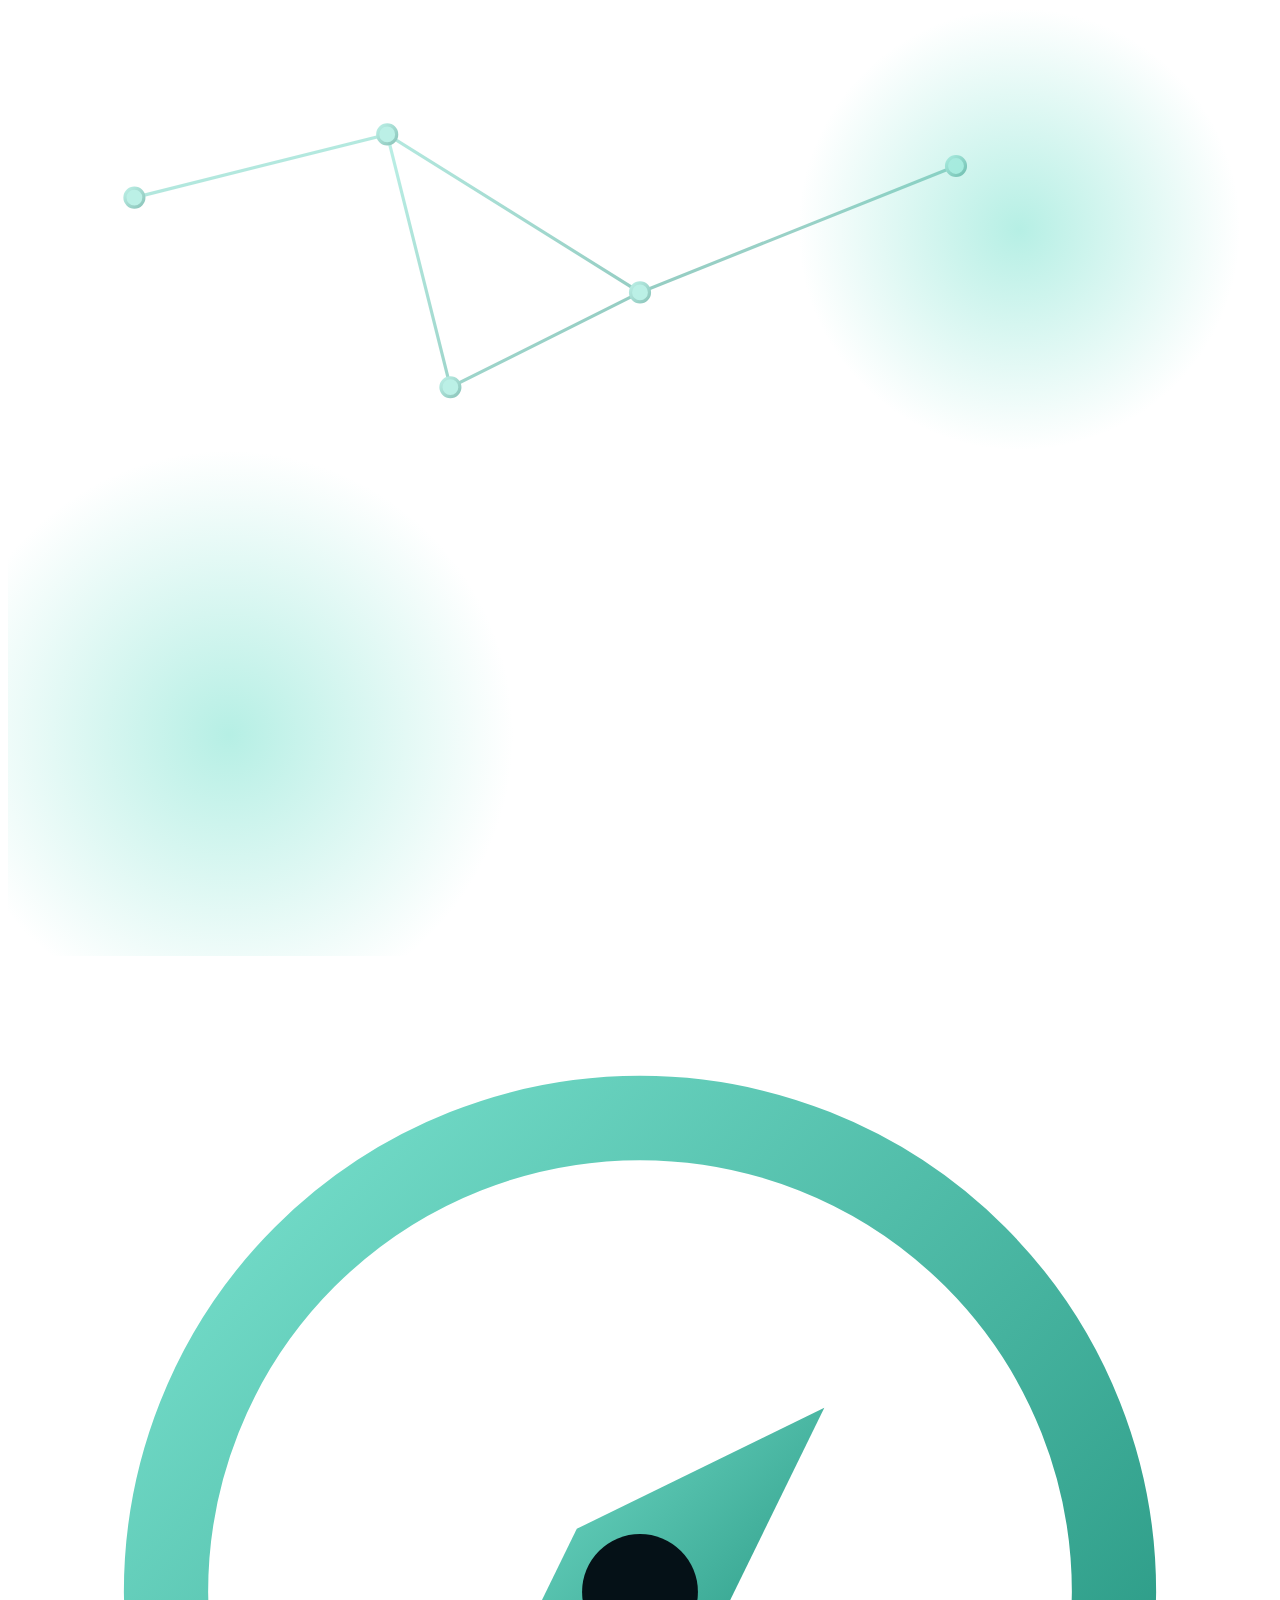
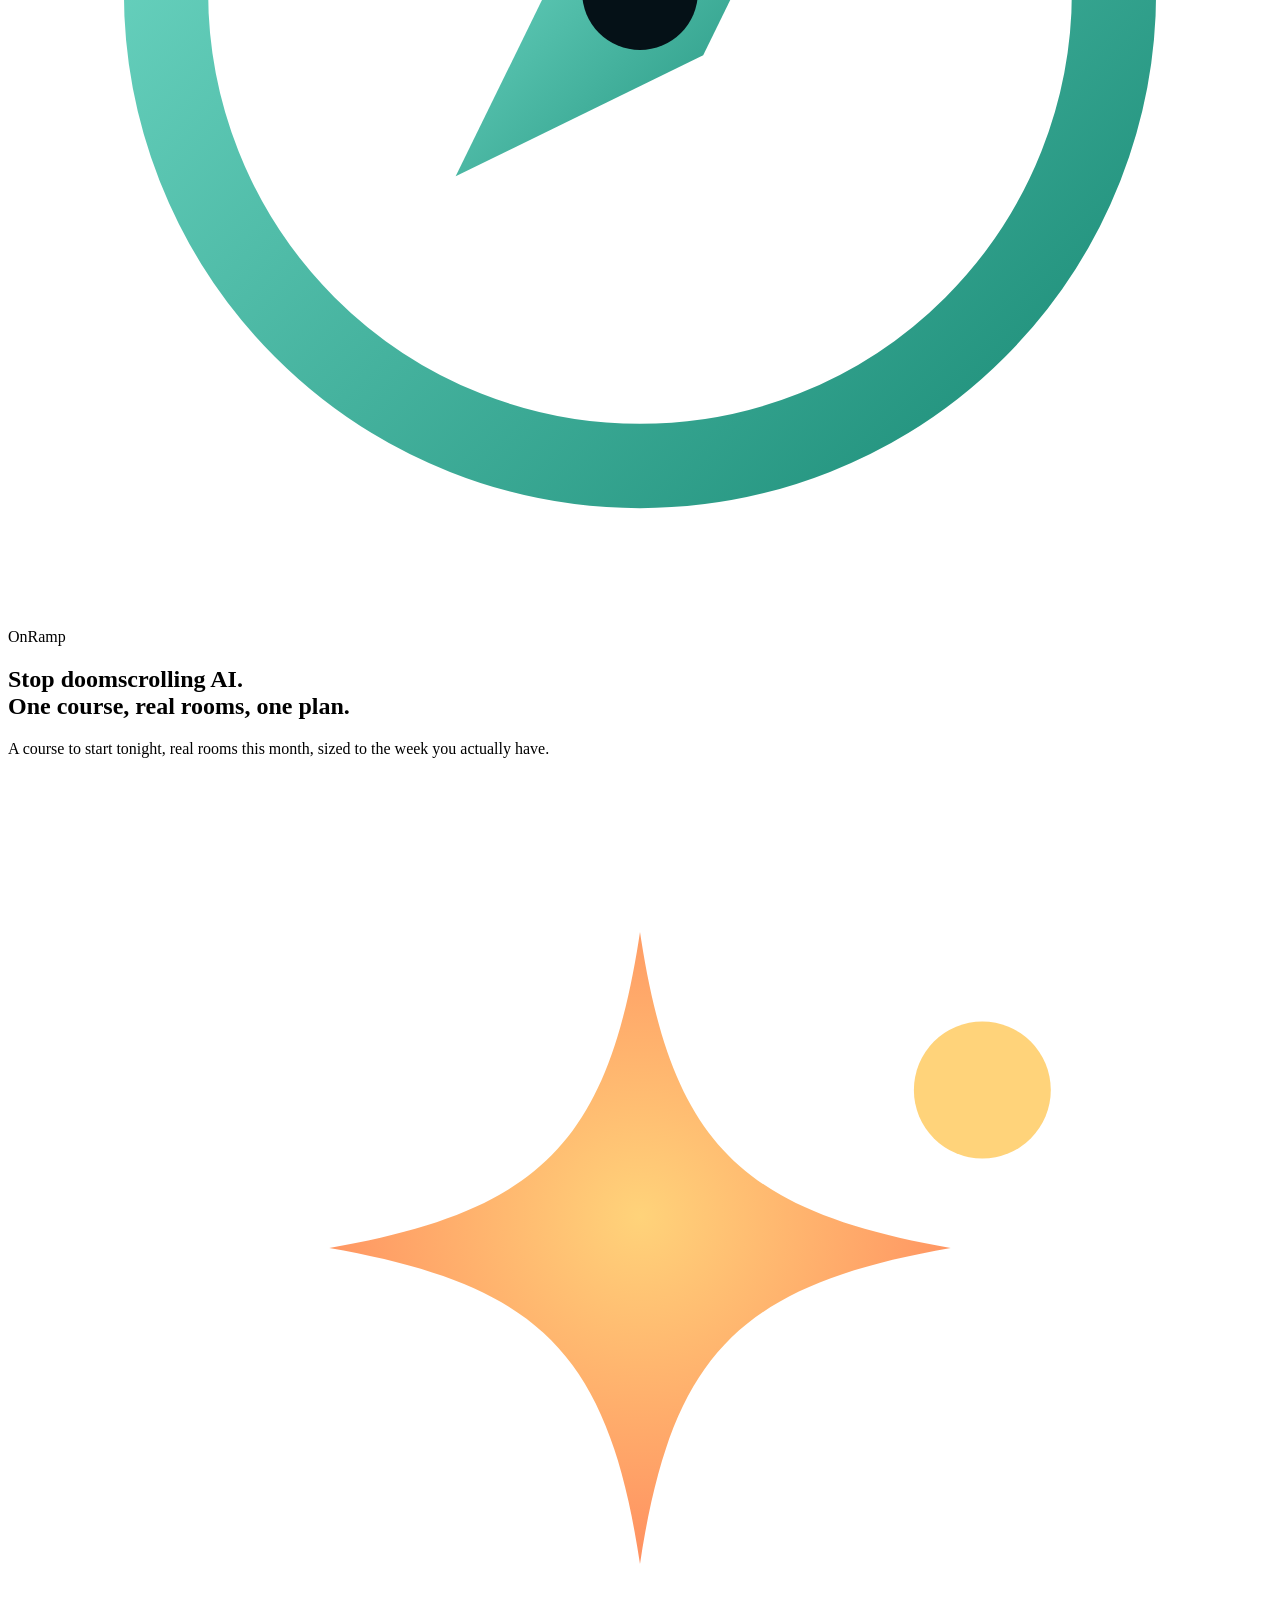
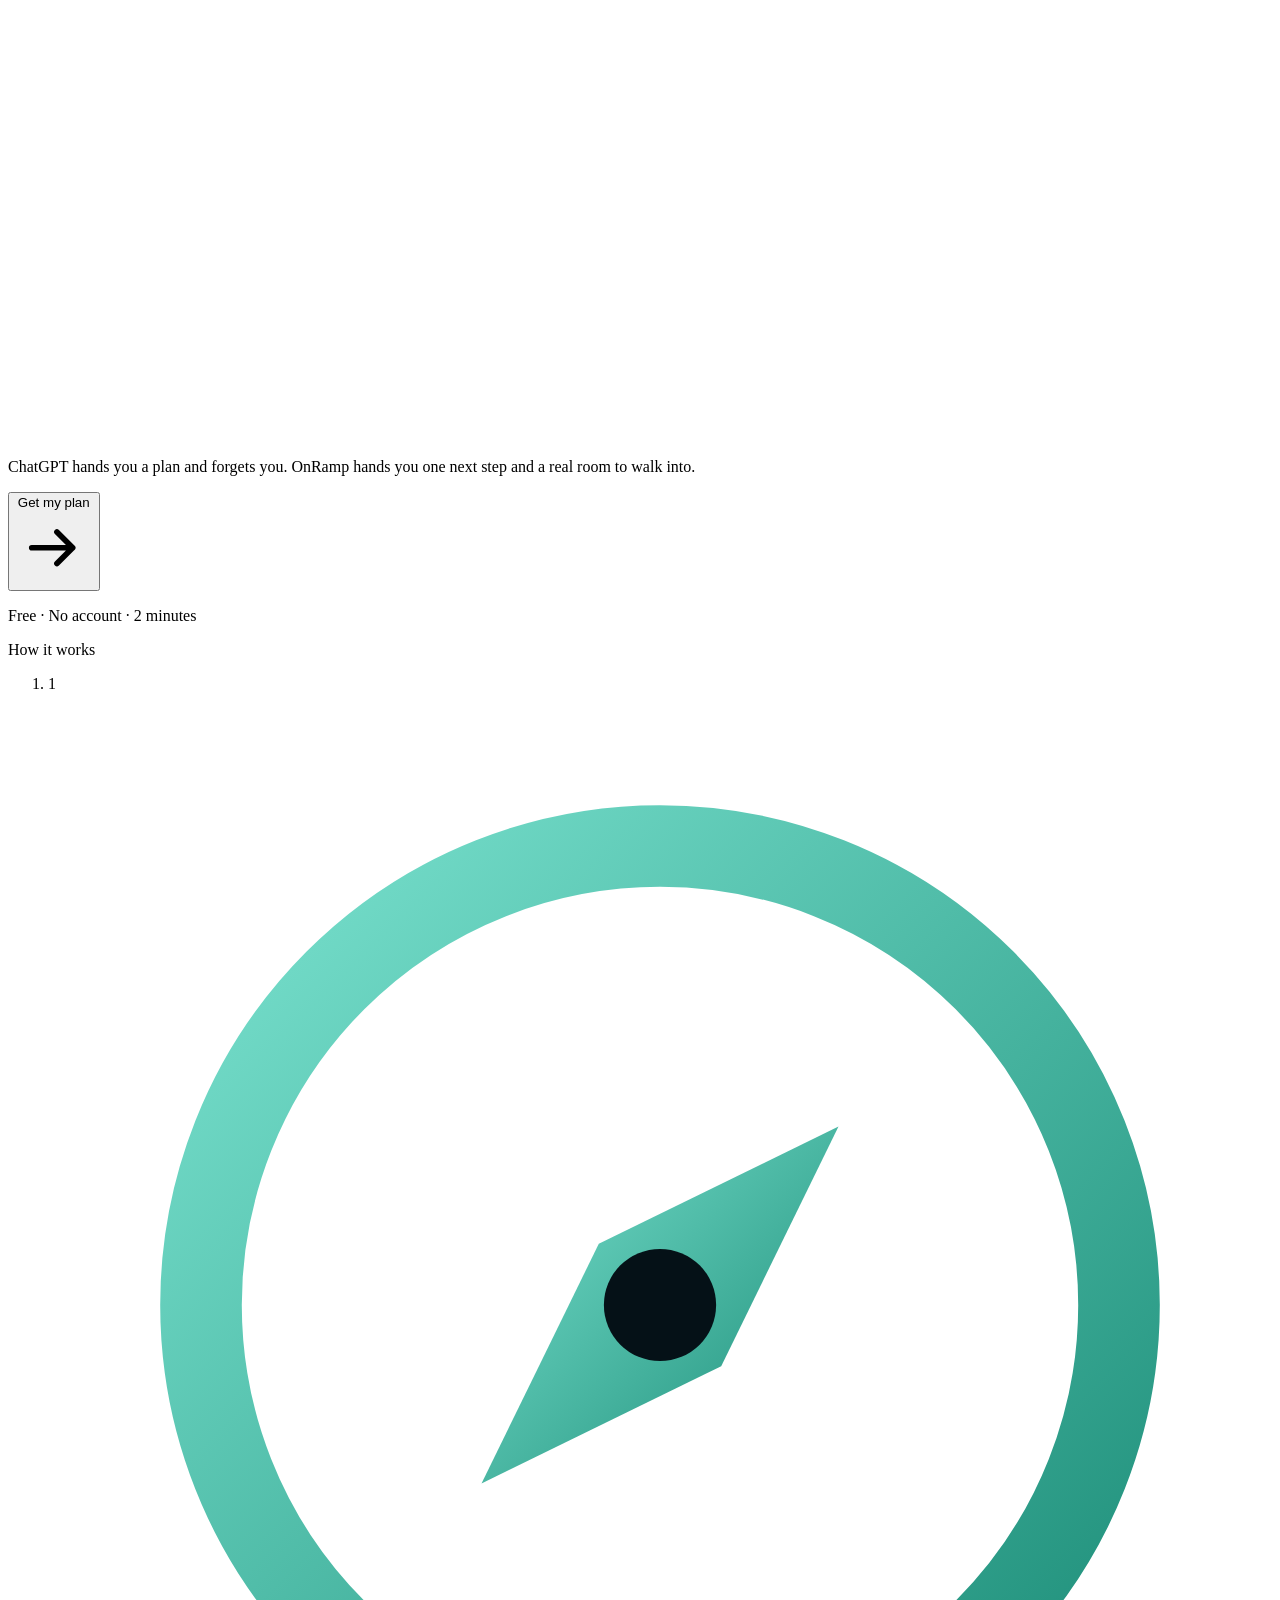
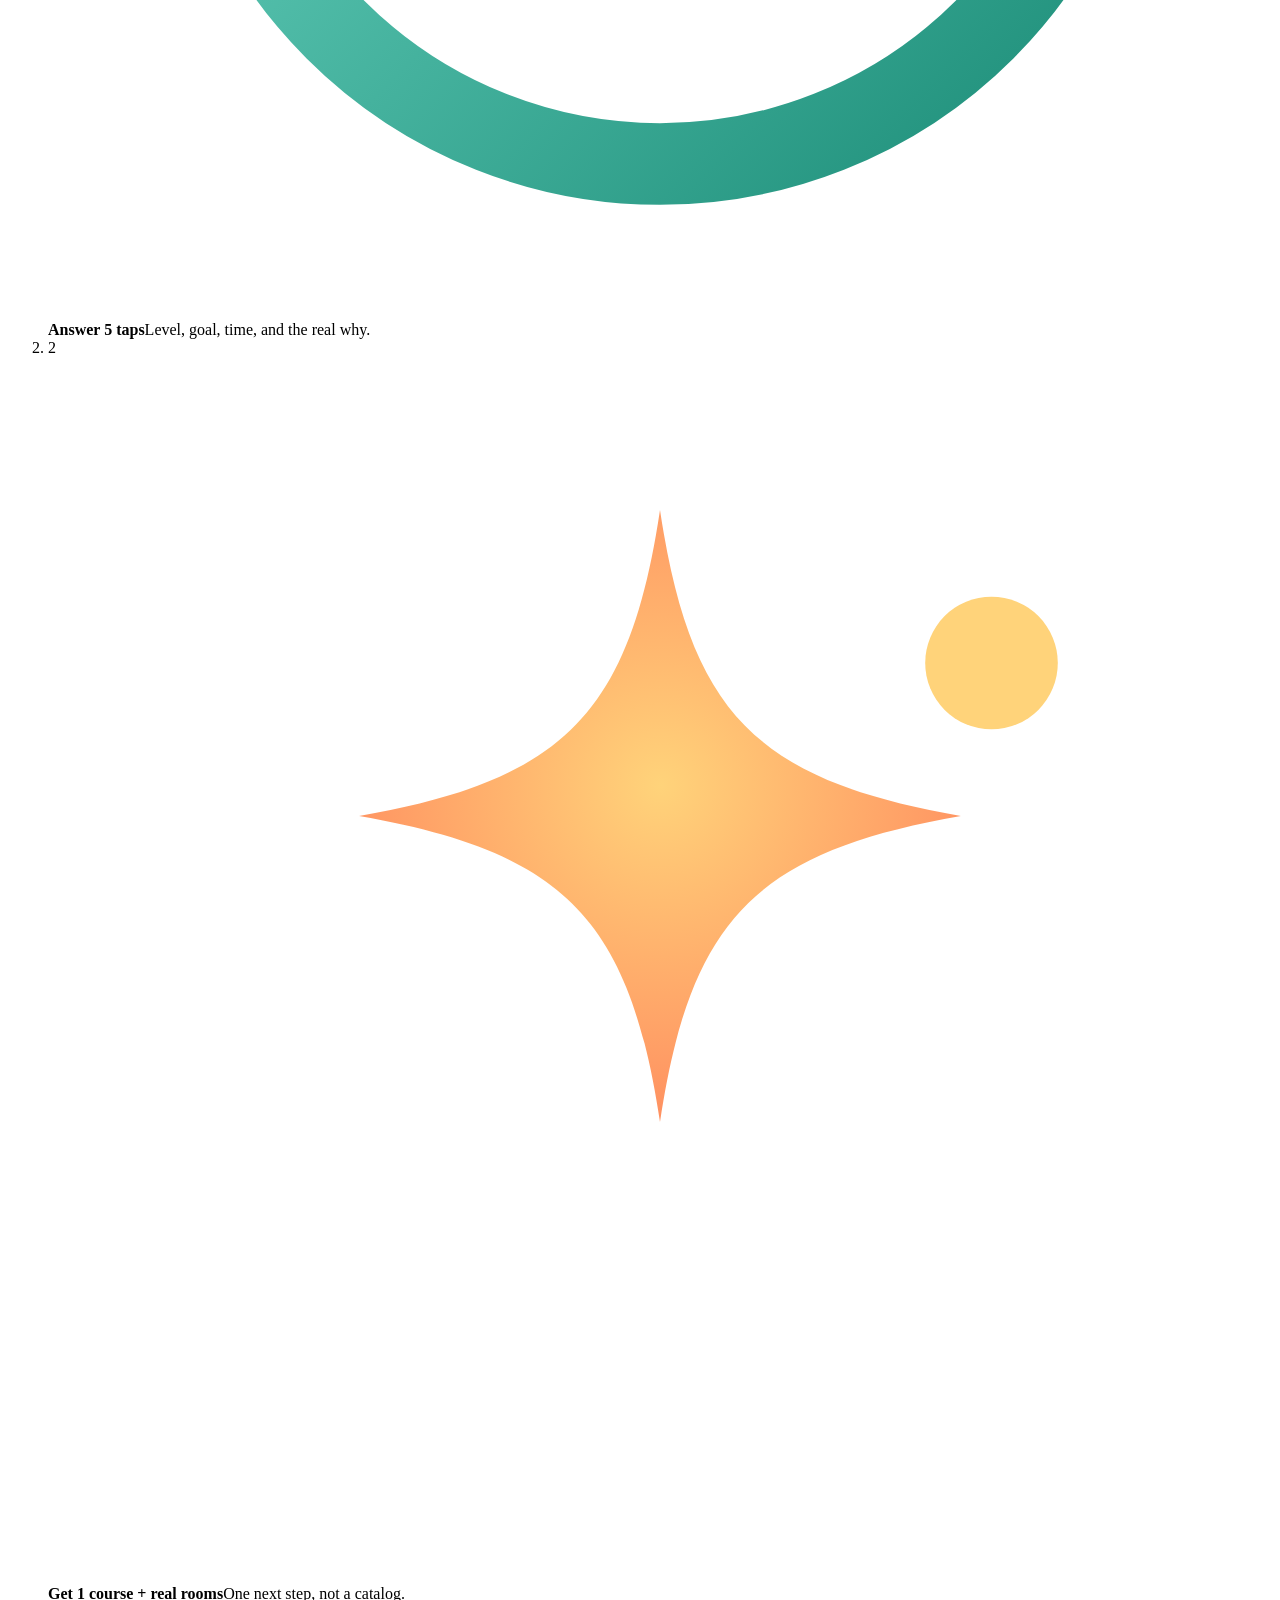
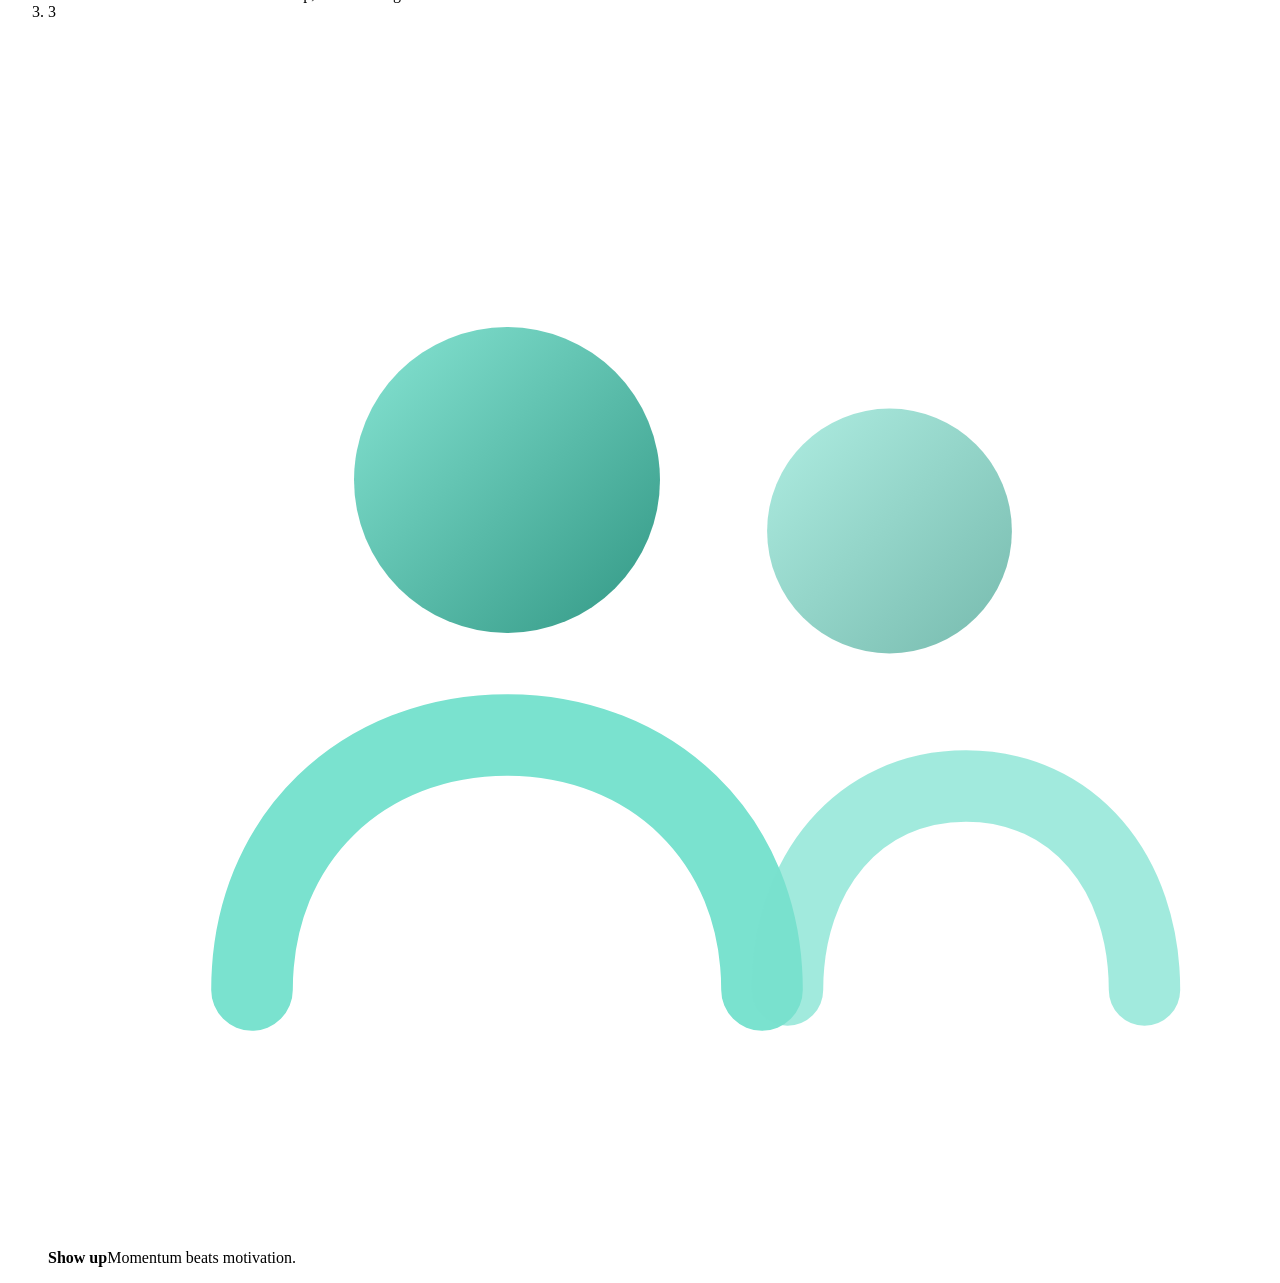
==== index.html @ f79ebc38 "copy lane: hero, honesty, microcopy voice pass Co-Authored-By: Claude Fable 5 <noreply@anthropic.com" ====
<!DOCTYPE html>
<html lang="en">
<head>
  <meta charset="utf-8">
  <meta name="viewport" content="width=device-width, initial-scale=1">
  <title>OnRamp — your one next step into AI</title>
  <meta name="description" content="Stop doomscrolling AI. Get one course, two or three real rooms to walk into this month, and a plan sized to the week you actually have.">
  <meta name="theme-color" content="#051117">
  <link rel="icon" href="data:image/svg+xml,%3Csvg xmlns='http://www.w3.org/2000/svg' viewBox='0 0 24 24'%3E%3Ccircle cx='12' cy='12' r='9' fill='none' stroke='%237AE2CF' stroke-width='2'/%3E%3Cpath d='M15.5 8.5 10.8 10.8 8.5 15.5 13.2 13.2Z' fill='%237AE2CF'/%3E%3C/svg%3E">
  <link rel="stylesheet" href="css/style.css">
</head>
<body>
  <main id="app" aria-live="polite"></main>

  <!-- data lanes (owned by other agents); app.js falls back to inline samples if missing -->
  <script src="data/courses.js"></script>
  <script src="data/events.js"></script>
  <script src="js/matcher.js"></script>
  <script src="js/app.js"></script>
</body>
</html>
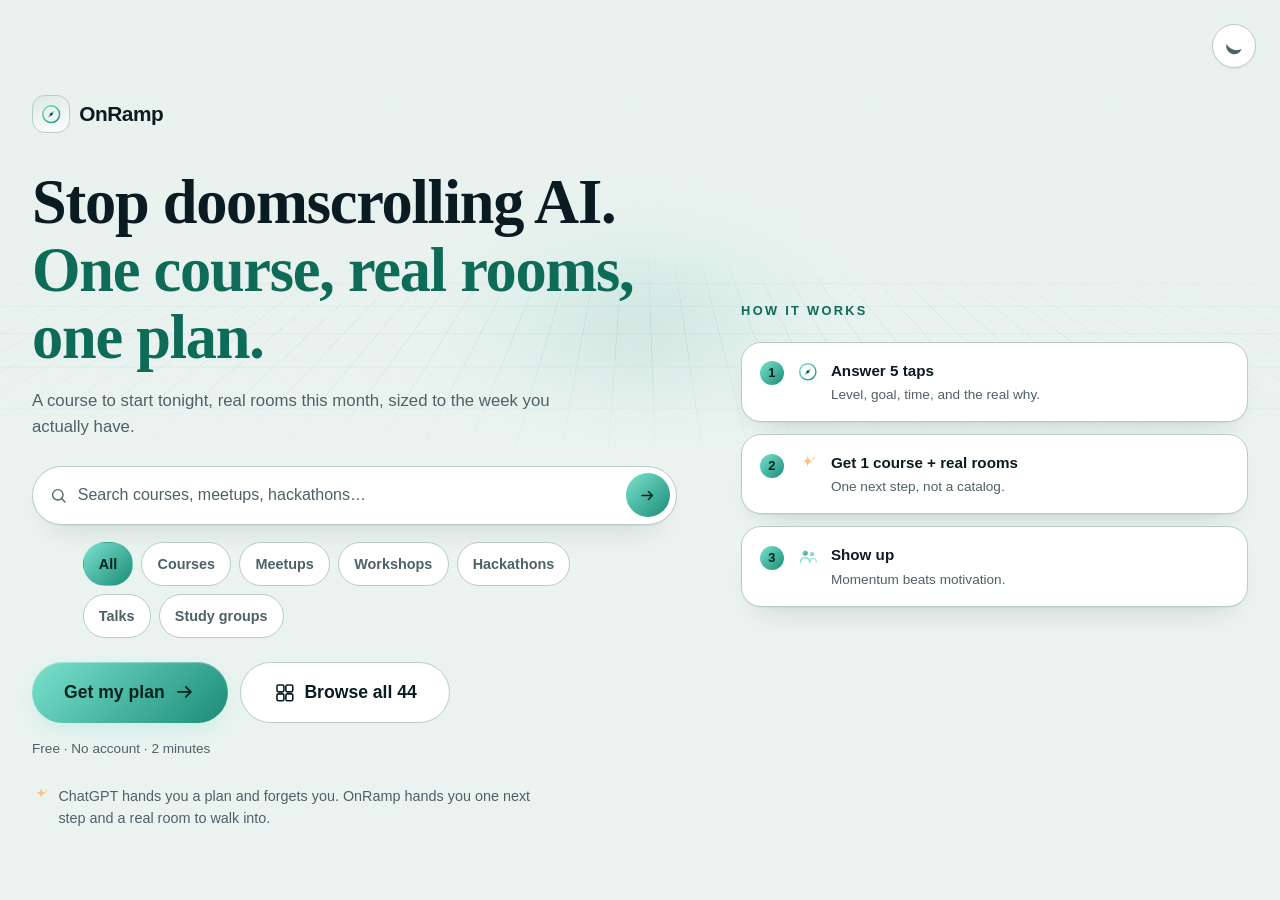
==== commit 5fe31769: "Add animated light/dark theme toggle Full light-theme token layer (mint-tinted off-white, teal-forwa" ====
--- a/index.html
+++ b/index.html
@@ -6,11 +6,41 @@
   <title>OnRamp — your one next step into AI</title>
   <meta name="description" content="Stop doomscrolling AI. Get one course, two or three real rooms to walk into this month, and a plan sized to the week you actually have.">
   <meta name="theme-color" content="#051117">
+  <script>
+    try {
+      var stored = localStorage.getItem('onramp-theme');
+      var t = (stored === 'light' || stored === 'dark') ? stored
+        : (window.matchMedia && window.matchMedia('(prefers-color-scheme: light)').matches ? 'light' : 'dark');
+      document.documentElement.setAttribute('data-theme', t);
+    } catch (e) {}
+  </script>
   <link rel="icon" href="data:image/svg+xml,%3Csvg xmlns='http://www.w3.org/2000/svg' viewBox='0 0 24 24'%3E%3Ccircle cx='12' cy='12' r='9' fill='none' stroke='%237AE2CF' stroke-width='2'/%3E%3Cpath d='M15.5 8.5 10.8 10.8 8.5 15.5 13.2 13.2Z' fill='%237AE2CF'/%3E%3C/svg%3E">
   <link rel="stylesheet" href="css/style.css">
 </head>
 <body>
   <main id="app" aria-live="polite"></main>
+
+  <!-- single-SVG sun/moon morph (theme-toggles technique): a masked circle slides
+       in to bite the sun into a crescent while the rays collapse -->
+  <button id="theme-toggle" class="theme-toggle" type="button" aria-label="Switch to light mode">
+    <svg class="tt-icon" viewBox="0 0 24 24" width="24" height="24" aria-hidden="true">
+      <mask id="tt-crescent">
+        <rect width="24" height="24" fill="#fff"/>
+        <circle class="tt-bite" cx="32" cy="4" r="8" fill="#000"/>
+      </mask>
+      <circle class="tt-core" cx="12" cy="12" r="5.5" fill="currentColor" mask="url(#tt-crescent)"/>
+      <g class="tt-rays" stroke="currentColor" stroke-width="2" stroke-linecap="round">
+        <line x1="12" y1="1.5" x2="12" y2="3.5"/>
+        <line x1="12" y1="20.5" x2="12" y2="22.5"/>
+        <line x1="1.5" y1="12" x2="3.5" y2="12"/>
+        <line x1="20.5" y1="12" x2="22.5" y2="12"/>
+        <line x1="4.8" y1="4.8" x2="6.2" y2="6.2"/>
+        <line x1="17.8" y1="17.8" x2="19.2" y2="19.2"/>
+        <line x1="4.8" y1="19.2" x2="6.2" y2="17.8"/>
+        <line x1="17.8" y1="6.2" x2="19.2" y2="4.8"/>
+      </g>
+    </svg>
+  </button>
 
   <!-- data lanes (owned by other agents); app.js falls back to inline samples if missing -->
   <script src="data/courses.js"></script>
--- a/css/style.css
+++ b/css/style.css
@@ -0,0 +1,892 @@
+/* OnRamp — style.css
+ * Neurovia-inspired dark + mint system, hand-rolled. No frameworks, no CDNs,
+ * Serif display + system-sans body. Mobile-first (375px); landing/plan widen to
+ * multi-column at >=1024px (see LAYOUT.md for the token + breakpoint rules).
+ */
+
+:root {
+  color-scheme: dark;   /* native controls/scrollbars match the dark shell */
+  --bg: #051117;
+  --surface: #151F25;
+  --surface-2: #263035;
+  --line: #374145;
+  --mint: #7AE2CF;
+  --teal: #1B8C77;
+  --muted: #8A9BA3;
+  --text: #F2F7F6;
+  --warm: #FF8A5E;      /* the one warm accent — beginner-safe + key highlights */
+  --warm-soft: #FFD37A;
+  /* mint as a FOREGROUND (text/outline/icon): in dark it IS mint; light remaps
+     it to a darker teal-ink that passes contrast. Fills stay var(--mint). */
+  --accent-ink: var(--mint);
+  --font: -apple-system, BlinkMacSystemFont, "Segoe UI", Roboto, Helvetica, Arial, sans-serif;
+  /* editorial serif display against the system-sans body — the pairing that reads "designed" */
+  --font-display: "Iowan Old Style", "Palatino Linotype", "Book Antiqua", Palatino, Charter, Georgia, "Times New Roman", serif;
+
+  /* ---- spacing scale (4/8pt) — use these for structural rhythm ---- */
+  --space-1: 0.25rem;   /* 4  */
+  --space-2: 0.5rem;    /* 8  */
+  --space-3: 0.75rem;   /* 12 */
+  --space-4: 1rem;      /* 16 */
+  --space-5: 1.5rem;    /* 24 */
+  --space-6: 2rem;      /* 32 */
+  --space-7: 3rem;      /* 48 */
+  --space-8: 4rem;      /* 64 */
+  --space-9: 6rem;      /* 96 */
+
+  /* ---- container widths per screen intent ---- */
+  --container-narrow: 480px;   /* focused single column: intake + plan on mobile/tablet */
+  --container-wide: 720px;     /* landing marketing column */
+  --container-max: 1120px;     /* plan expands to this at ≥1024px (multi-column) */
+  --container-xl: 1520px;      /* landing hero content at ≥1024px — full-bleed section, bounded content */
+
+  /* ---- fluid type scale (clamp: min @375, max @1440+) ---- */
+  --text-xs: 0.8rem;
+  --text-sm: 0.875rem;
+  --text-base: 1rem;
+  --text-lg: clamp(1.08rem, 0.9rem + 0.6vw, 1.25rem);
+  --text-xl: clamp(1.3rem, 1.05rem + 1vw, 1.7rem);
+  --text-2xl: clamp(1.55rem, 1.2rem + 1.4vw, 2rem);
+  --text-3xl: clamp(2rem, 1.3rem + 3vw, 3.2rem);
+
+  /* ---- radius + border tokens ---- */
+  --radius: 1.25rem;
+  --radius-sm: 0.75rem;
+  --radius-pill: 999px;
+  --border-w: 1px;
+  --border: var(--border-w) solid var(--line);
+
+  /* ---- named z-index levels ---- */
+  --z-decor: 0;      /* background glow/orbs */
+  --z-content: 1;    /* foreground content above decor */
+  --z-ui: 50;        /* fixed chrome (theme toggle) — above content, below toast */
+  --z-toast: 100;    /* transient overlays */
+
+  --shadow-card: 0 1px 1px rgba(255,255,255,.06) inset, 0 20px 40px -24px rgba(0,0,0,.6);
+  --glow-mint: 0 0 24px rgba(122,226,207,.25);
+  /* named easings — no default `ease`, no bounce on UI state changes */
+  --ease-out: cubic-bezier(.22, 1, .36, 1);        /* enter/exit, position — strong ease-out */
+  --ease-in-out: cubic-bezier(.77, 0, .175, 1);    /* on-screen movement */
+  --ease-spring: cubic-bezier(.34, 1.56, .64, 1);  /* select confirmation only */
+}
+
+/* ============ light theme ============ */
+/* Same brand in daylight: mint-tinted off-whites + teal-forward ink, NOT a
+ * generic white theme. --mint/--teal stay fixed (the gradient-button identity
+ * is a constant across both themes); only foreground/decor tokens shift. */
+html[data-theme="light"] {
+  color-scheme: light;
+  --bg: #EAF3F0;         /* mint-tinted off-white — chroma toward the brand hue */
+  --surface: #FFFFFF;
+  --surface-2: #DCE9E5;
+  --line: #B7CCC6;
+  --text: #0A1B21;       /* 15.6:1 on --bg, 17.6:1 on --surface */
+  --muted: #4E6168;      /* 5.7:1 on --bg, 6.5:1 on --surface — body-size safe on both */
+  /* mint as foreground fails on light (~1.7:1); this teal-ink passes ≥4.5:1 */
+  --accent-ink: #0E6B58; /* 5.7:1 on --bg, 6.4:1 on --surface */
+  /* warm as TEXT on light surfaces needs to darken (audit: every var(--warm)/
+     var(--warm-soft) usage is text; the rgba tints behind them are literals). */
+  --warm: #A0461B;       /* burnt orange — 5.5:1 on --bg, ≥4.6:1 on warm tints */
+  --warm-soft: #8A5A00;  /* dark amber — freemium badge text, 5.7:1 on its tint */
+  --shadow-card: 0 1px 2px rgba(10,27,33,.06), 0 16px 32px -20px rgba(10,27,33,.22);
+  --glow-mint: 0 0 20px rgba(27,140,119,.18);   /* subtler, teal-tinted */
+}
+
+* { box-sizing: border-box; margin: 0; padding: 0; }
+
+html { -webkit-text-size-adjust: 100%; overflow-x: clip; }
+
+body {
+  background: var(--bg);
+  color: var(--text);
+  font-family: var(--font);
+  line-height: 1.55;
+  min-height: 100dvh;
+  overflow-x: clip;
+  /* soften the theme toggle — surfaces/cards may switch instantly, that's fine */
+  transition: background .25s var(--ease-out), color .25s var(--ease-out);
+}
+
+img, svg { max-width: 100%; }
+button { font: inherit; color: inherit; background: none; border: none; cursor: pointer; }
+a { color: inherit; }
+input { font: inherit; }
+
+.ic { width: 1.35em; height: 1.35em; flex-shrink: 0; vertical-align: -0.3em; }
+
+/* ============ layout ============ */
+#app { min-height: 100dvh; display: flex; flex-direction: column; }
+
+/* Containers: mobile-first focused column, gutters scale up with viewport.
+   Intake stays a narrow single column (focus). Plan widens at ≥1024px.
+   Landing is full-bleed (background spans the viewport); content lives in .landing-inner. */
+.intake, .plan, .browse {
+  width: 100%;
+  max-width: var(--container-narrow);
+  margin: 0 auto;
+  padding: var(--space-5) var(--space-5) var(--space-8);
+  position: relative;
+}
+.browse { max-width: 640px; }
+
+/* full-bleed landing: background reaches both viewport edges; content bounded by .landing-inner */
+.landing { width: 100%; position: relative; }
+.landing-inner {
+  width: 100%;
+  max-width: var(--container-wide);
+  margin: 0 auto;
+  padding: var(--space-5) var(--space-5) var(--space-8);
+}
+
+@media (min-width: 768px) {
+  .intake, .plan, .browse, .landing-inner { padding-left: var(--space-6); padding-right: var(--space-6); }
+}
+/* ≥1024px: the plan is content-dense (course + rooms + next) — give it room and columns.
+   Intake stays narrow on purpose: one question at a time reads best focused. */
+@media (min-width: 1024px) {
+  .plan { max-width: var(--container-max); }
+  .browse { max-width: 760px; }
+}
+
+/* screen transition — the single orchestrator; cards cascade *within* this */
+@keyframes screenIn {
+  from { opacity: 0; transform: translateY(16px); filter: blur(6px); }
+  to   { opacity: 1; transform: none;             filter: blur(0); }
+}
+.screen-enter > section, section.landing, section.intake, section.plan { animation: screenIn .5s var(--ease-out) both; }
+
+/* ============ buttons ============ */
+.btn {
+  display: inline-flex; align-items: center; justify-content: center; gap: var(--space-2);
+  min-height: 44px;               /* touch target */
+  padding: .8rem 1.4rem;
+  border-radius: var(--radius-pill);
+  font-weight: 650; font-size: var(--text-base);
+  white-space: nowrap;            /* short labels never wrap to two lines */
+  text-decoration: none;
+  transition: transform .15s var(--ease-out), box-shadow .2s ease, background .2s ease, color .2s ease;
+  -webkit-tap-highlight-color: transparent;
+}
+.btn:active { transform: scale(.97); }
+.btn-primary:active { transform: scale(.97) translateY(1px); }
+.btn-primary {
+  background: linear-gradient(135deg, var(--mint), var(--teal));
+  color: #04231D;
+  box-shadow: 0 1px 1px rgba(255,255,255,.35) inset, 0 8px 24px -8px rgba(122,226,207,.45);
+}
+.btn-primary:hover { box-shadow: 0 1px 1px rgba(255,255,255,.35) inset, 0 10px 32px -6px rgba(122,226,207,.6); transform: translateY(-1px); }
+.btn-primary .ar .ic { transition: transform .2s ease; }
+.btn-primary:hover .ar .ic { transform: translateX(3px); }
+.btn-lg { padding: 1rem 2rem; font-size: 1.1rem; }
+.btn-secondary {
+  background: var(--surface-2);
+  color: var(--text);
+  border: var(--border);
+}
+.btn-secondary:hover { border-color: var(--accent-ink); color: var(--accent-ink); }
+.btn-ghost {
+  display: inline-flex; align-items: center; gap: .4rem;
+  min-height: 44px;               /* touch target */
+  color: var(--muted); padding: var(--space-2) var(--space-3); border-radius: var(--radius-sm);
+  white-space: nowrap;
+  transition: color .2s ease, background .2s ease;
+}
+.btn-ghost:hover { color: var(--text); background: rgba(255,255,255,.06); }
+
+:where(button, a, input):focus-visible {
+  outline: 2px solid var(--accent-ink);
+  outline-offset: 2px;
+  border-radius: .4rem;
+}
+
+/* ============ landing ============ */
+/* Signature background: a 3D perspective "on-ramp" — a road/horizon receding
+ * to a mint vanishing point, with fine grain. Parallax on pointer (JS sets
+ * --px/--py). Transform/opacity only; the grid is a *static* 3D backdrop so it
+ * survives reduced-motion (only the horizon breathe + grain are motion). */
+.ramp {
+  position: absolute; inset: 0 0 auto; height: 460px; width: 100%;
+  pointer-events: none; z-index: 0; overflow: hidden;
+  --px: 0; --py: 0;
+  -webkit-mask-image: linear-gradient(to bottom, #000 62%, transparent);
+  mask-image: linear-gradient(to bottom, #000 62%, transparent);
+}
+/* horizon glow at the vanishing point — replaces the old blurred orb */
+.ramp-sky {
+  position: absolute; top: 30%; left: 50%;
+  width: 40rem; height: 26rem;
+  background: radial-gradient(50% 50% at 50% 50%, rgba(122,226,207,.30), rgba(27,140,119,.10) 45%, transparent 70%);
+  filter: blur(18px);
+  transform: translate3d(calc(-50% + var(--px) * -22px), calc(var(--py) * -12px), 0);
+  animation: horizonBreathe 6s var(--ease-in-out) infinite;
+}
+@keyframes horizonBreathe {
+  0%, 100% { opacity: .7; }
+  50%      { opacity: 1; }
+}
+/* the receding floor grid — the on-ramp itself */
+.ramp-floor {
+  position: absolute; left: 50%; bottom: 0;
+  width: 200%; height: 340px;
+  transform: translateX(-50%);
+  perspective: 340px;
+  perspective-origin: 50% 0%;
+}
+.ramp-grid {
+  position: absolute; inset: -60% 0 0;
+  background:
+    repeating-linear-gradient(90deg, transparent 0 47px, rgba(122,226,207,.16) 47px 48px),
+    repeating-linear-gradient(0deg,  transparent 0 47px, rgba(122,226,207,.13) 47px 48px);
+  transform-origin: 50% 100%;
+  transform: translate3d(calc(var(--px) * 16px), 0, 0) rotateX(74deg) rotateY(calc(var(--px) * 2deg));
+  transition: transform .4s var(--ease-out);
+  -webkit-mask-image: radial-gradient(120% 78% at 50% 100%, #000 34%, transparent 76%);
+  mask-image: radial-gradient(120% 78% at 50% 100%, #000 34%, transparent 76%);
+}
+.ramp-sky, .ramp-floor { transition: transform .4s var(--ease-out); }
+/* fine grain — SVG turbulence, no external asset */
+.ramp-grain {
+  position: absolute; inset: 0;
+  background-image: url("data:image/svg+xml,%3Csvg xmlns='http://www.w3.org/2000/svg' width='120' height='120'%3E%3Cfilter id='n'%3E%3CfeTurbulence type='fractalNoise' baseFrequency='.9' numOctaves='2' stitchTiles='stitch'/%3E%3C/filter%3E%3Crect width='100%25' height='100%25' filter='url(%23n)'/%3E%3C/svg%3E");
+  opacity: .05; mix-blend-mode: overlay;
+}
+
+.hero { position: relative; z-index: var(--z-content); padding-top: var(--space-7); text-align: center; }
+.brand { display: inline-flex; align-items: center; gap: .55rem; margin-bottom: 2.2rem; }
+.brand-mark {
+  display: inline-flex; align-items: center; justify-content: center;
+  width: 2.4rem; height: 2.4rem; border-radius: .8rem;
+  background: linear-gradient(160deg, var(--surface-2), var(--surface));
+  border: var(--border);
+}
+.brand-ic { width: 1.4rem; height: 1.4rem; }
+.brand-name { font-weight: 800; font-size: 1.3rem; letter-spacing: -.02em; }
+
+.hero-title {
+  font-family: var(--font-display);
+  font-size: clamp(2.35rem, 1.4rem + 4vw, 3.9rem);
+  line-height: 1.08;
+  letter-spacing: -.02em;
+  font-weight: 600;
+  margin-bottom: 1.1rem;
+  text-wrap: balance;
+  overflow-wrap: break-word;      /* long words never overflow at 320px */
+}
+/* solid ink accent — no gradient-fill text */
+.grad { color: var(--accent-ink); }
+.hero-sub {
+  color: var(--muted);
+  max-width: 34rem; margin: 0 auto 1.6rem;
+  font-size: 1.05rem;
+}
+
+/* search bar (landing + browse) */
+.search-bar {
+  display: flex; align-items: center; gap: .6rem;
+  max-width: 34rem; margin: 0 auto 1.1rem;
+  padding: .3rem .4rem .3rem 1rem;
+  background: var(--surface);
+  border: var(--border);
+  border-radius: var(--radius-pill);
+  box-shadow: var(--shadow-card);
+  transition: border-color .2s ease, box-shadow .2s ease;
+}
+.search-bar:focus-within { border-color: var(--accent-ink); box-shadow: var(--glow-mint); }
+.landing .search-bar { max-width: none; }   /* fills the content column on the landing */
+.search-ic { color: var(--muted); display: inline-flex; flex-shrink: 0; }
+.search-ic .ic { width: 1.2rem; height: 1.2rem; }
+.search-bar input {
+  flex: 1; min-width: 0;
+  background: none; border: none; outline: none;
+  color: var(--text); padding: .7rem 0; font-size: 1rem;
+}
+.search-bar input::placeholder { color: var(--muted); }
+.search-bar input::-webkit-search-cancel-button { -webkit-appearance: none; appearance: none; }
+.search-go {
+  flex-shrink: 0; display: inline-flex; align-items: center; justify-content: center;
+  width: 2.75rem; height: 2.75rem; border-radius: 50%;   /* 44px touch target */
+  background: linear-gradient(135deg, var(--mint), var(--teal)); color: #04231D;
+  transition: transform .15s ease, box-shadow .2s ease;
+}
+.search-go:hover { box-shadow: var(--glow-mint); }
+.search-go:active { transform: scale(.94); }
+.search-go .ic { width: 1.2rem; height: 1.2rem; }
+
+/* segmented focus filter — "what are you looking for" */
+.focus-row {
+  display: flex; flex-wrap: wrap; gap: .5rem; justify-content: center;
+  max-width: 34rem; margin: 0 auto 1.5rem;
+}
+.focus-chip {
+  display: inline-flex; align-items: center; justify-content: center;
+  min-height: 44px; padding: .5rem .95rem; border-radius: 999px;
+  background: var(--surface); border: 1px solid var(--line);
+  color: var(--muted); font-size: .9rem; font-weight: 600;
+  transition: color .2s ease, border-color .2s ease, background .2s ease, transform .12s ease, box-shadow .2s ease;
+  -webkit-tap-highlight-color: transparent;
+}
+.focus-chip:hover { color: var(--text); border-color: rgba(122,226,207,.5); }
+.focus-chip:active { transform: scale(.96); }
+.focus-chip.selected {
+  color: #04231D; font-weight: 700;
+  background: linear-gradient(135deg, var(--mint), var(--teal));
+  border-color: transparent;
+}
+
+.hero-cta { display: flex; flex-wrap: wrap; gap: .7rem; justify-content: center; }
+.hero-cta .btn-secondary { background: var(--surface); }
+@media (max-width: 460px) { .hero-cta { flex-direction: column; align-items: stretch; } }
+
+.footnote { margin-top: .9rem; color: var(--muted); font-size: .85rem; }
+
+.anti-line {
+  display: flex; align-items: flex-start; gap: .5rem;
+  max-width: 33rem; margin: 1.6rem auto 0; text-align: left;
+  color: var(--muted); font-size: .9rem;
+}
+.anti-line .anti-ic { flex-shrink: 0; display: inline-flex; }
+.anti-line .anti-ic .ic { width: 1.15rem; height: 1.15rem; margin-top: .12rem; }
+
+/* ≥1024px: asymmetric two-zone landing — hero content left, "how it works" right.
+   Full-height first screen; content bounded + vertically centered. Mobile stays a single centered column. */
+@media (min-width: 1024px) {
+  .landing {
+    min-height: 100dvh;
+    display: flex; align-items: center;
+  }
+  .landing-inner {
+    max-width: var(--container-xl);
+    display: grid; grid-template-columns: 1.12fr .88fr;
+    gap: clamp(3rem, 5vw, 5rem); align-items: center;
+  }
+  .landing .hero { text-align: left; padding-top: var(--space-8); }
+  .landing .hero-sub, .landing .search-bar, .landing .anti-line { margin-left: 0; margin-right: 0; }
+  .landing .focus-row, .landing .hero-cta { justify-content: flex-start; }
+  .landing .how { margin-top: var(--space-7); }
+  .landing .how-steps { grid-template-columns: 1fr; }
+  .landing .how-title { text-align: left; }
+}
+
+/* ============ browse / explore ============ */
+.browse { padding-top: 1rem; }
+.browse-top { display: flex; justify-content: space-between; align-items: center; margin-bottom: 1.3rem; }
+.browse-plan { padding: .6rem 1.1rem; font-size: .92rem; }
+.browse-title { font-family: var(--font-display); font-weight: 600; font-size: var(--text-2xl); letter-spacing: -.015em; line-height: 1.12; margin-bottom: .35rem; }
+.browse-sub { color: var(--muted); font-size: .95rem; margin-bottom: 1.3rem; max-width: 42rem; }
+.browse .search-bar { max-width: none; margin-left: 0; margin-right: 0; }
+.browse-focus {
+  justify-content: flex-start; flex-wrap: nowrap; max-width: none;
+  overflow-x: auto; padding-bottom: .35rem; margin-bottom: 1.1rem;
+  -webkit-overflow-scrolling: touch; scrollbar-width: thin;
+}
+.browse-focus .focus-chip { flex-shrink: 0; }
+.browse-count { color: var(--muted); font-size: .85rem; font-weight: 600; margin: 0 0 1rem; }
+.browse-list { list-style: none; display: flex; flex-direction: column; gap: .7rem; }
+
+.row-card {
+  display: flex; align-items: center; gap: 1rem;
+  background: var(--surface); border: 1px solid var(--line);
+  border-radius: var(--radius); padding: 1rem 1.1rem;
+  box-shadow: var(--shadow-card);
+  animation: cardIn .4s cubic-bezier(.22,1,.36,1) both; animation-delay: var(--d, 0ms);
+  transition: border-color .2s ease, transform .15s ease;
+}
+.row-card:hover { border-color: rgba(122,226,207,.4); transform: translateY(-1px); }
+.row-main { flex: 1; min-width: 0; }
+.row-head { display: flex; align-items: center; flex-wrap: wrap; gap: .45rem; margin-bottom: .45rem; }
+.row-title { font-size: 1.05rem; line-height: 1.25; letter-spacing: -.01em; }
+.row-card .provider { margin: .1rem 0 .55rem; }
+.row-card .chips { margin-bottom: 0; }
+.row-go { flex-shrink: 0; padding: .55rem 1rem; font-size: .9rem; }
+.row-go .ar .ic { width: 1em; height: 1em; }
+
+.row-kind {
+  display: inline-flex; align-items: center;
+  padding: .22rem .6rem; border-radius: 999px;
+  font-size: .7rem; font-weight: 700; letter-spacing: .05em; text-transform: uppercase;
+  background: var(--surface-2); border: 1px solid var(--line); color: var(--muted);
+}
+.row-kind.kind-course { color: var(--accent-ink); border-color: rgba(122,226,207,.4); background: rgba(122,226,207,.1); }
+.row-kind.kind-hackathon { color: var(--warm); border-color: rgba(255,138,94,.4); background: rgba(255,138,94,.1); }
+.chip-safe { color: var(--warm); border-color: rgba(255,138,94,.4); background: rgba(255,138,94,.08); }
+
+.browse-empty {
+  display: flex; flex-direction: column; align-items: center; gap: .9rem; text-align: center;
+  padding: 3rem 1.5rem; color: var(--muted);
+}
+.browse-empty .ic { width: 2.4rem; height: 2.4rem; opacity: .7; }
+
+@media (max-width: 460px) {
+  .row-card { flex-direction: column; align-items: stretch; }
+  .row-go { width: 100%; }
+  .browse-top .browse-plan { padding: .55rem .9rem; }
+}
+
+.how { position: relative; z-index: var(--z-content); margin-top: var(--space-8); }
+.how-title {
+  text-align: center; color: var(--accent-ink);
+  font-size: .8rem; font-weight: 700; letter-spacing: .18em; text-transform: uppercase;
+  margin-bottom: 1.3rem;
+}
+.how-steps { list-style: none; display: grid; gap: var(--space-3); }
+@media (min-width: 620px) { .how-steps { grid-template-columns: repeat(3, minmax(0, 1fr)); } }
+.how-step {
+  display: flex; gap: .8rem; align-items: flex-start;
+  background: var(--surface);
+  border: var(--border);
+  border-radius: var(--radius);
+  padding: 1rem 1.1rem;
+  box-shadow: var(--shadow-card);
+}
+.how-n {
+  display: inline-flex; align-items: center; justify-content: center; flex-shrink: 0;
+  width: 1.5rem; height: 1.5rem; border-radius: 50%;
+  background: linear-gradient(135deg, var(--mint), var(--teal));
+  color: #04231D; font-size: .8rem; font-weight: 800;
+  margin-top: .15rem;
+}
+.how-ic { flex-shrink: 0; margin-top: .1rem; }
+.how-step div { display: flex; flex-direction: column; gap: .1rem; }
+.how-step strong { font-size: .95rem; }
+.how-step span:not(.how-n):not(.how-ic) { color: var(--muted); font-size: .85rem; }
+
+/* ============ intake ============ */
+.intake { padding-top: var(--space-4); }
+.intake-top { display: flex; align-items: center; gap: var(--space-4); margin-bottom: var(--space-6); }
+.progress-wrap { flex: 1; }
+.progress-label { font-size: .8rem; color: var(--muted); margin-bottom: .4rem; font-weight: 600; letter-spacing: .04em; }
+.progress-track {
+  height: .4rem; border-radius: var(--radius-pill);
+  background: var(--surface-2);
+  border: var(--border);
+  overflow: hidden;
+}
+.progress-fill {
+  position: relative; overflow: hidden;
+  height: 100%; border-radius: var(--radius-pill);
+  background: linear-gradient(90deg, var(--teal), var(--mint));
+  box-shadow: 0 0 10px rgba(122,226,207,.5);
+  transition: width .55s var(--ease-out);
+}
+/* glow that travels along the fill */
+.progress-fill::after {
+  content: ""; position: absolute; inset: 0;
+  background: linear-gradient(90deg, transparent, rgba(255,255,255,.55), transparent);
+  transform: translateX(-100%);
+  animation: progressSheen 2.4s var(--ease-in-out) infinite;
+}
+@keyframes progressSheen {
+  0%       { transform: translateX(-100%); }
+  55%, 100%{ transform: translateX(240%); }
+}
+
+.q-title { font-family: var(--font-display); font-weight: 600; font-size: var(--text-2xl); letter-spacing: -.015em; line-height: 1.15; margin-bottom: .4rem; text-wrap: balance; overflow-wrap: break-word; }
+.q-title em { color: var(--accent-ink); font-style: italic; }
+.q-sub { color: var(--muted); margin-bottom: 1.6rem; font-size: .95rem; }
+
+.options, .loc { display: flex; flex-direction: column; gap: .75rem; }
+
+/* cascade entrance — opacity + gentle rise. fill:backwards so the resting
+ * transform (pointer tilt, driven by --rx/--ry/--tz) owns `transform` after. */
+@keyframes cardIn {
+  from { opacity: 0; transform: translateY(16px); }
+  to   { opacity: 1; transform: translateY(0); }
+}
+.option {
+  display: flex; align-items: center; gap: .95rem; text-align: left;
+  width: 100%;
+  padding: 1.05rem 1.1rem;
+  background: var(--surface);
+  border: var(--border);
+  border-radius: var(--radius);
+  box-shadow: var(--shadow-card);
+  transform: perspective(900px) rotateX(var(--rx, 0deg)) rotateY(var(--ry, 0deg)) translateZ(var(--tz, 0px));
+  transition: transform .2s var(--ease-out), border-color .2s ease, background .2s ease, box-shadow .25s ease;
+  animation: cardIn .45s var(--ease-out) backwards;
+  animation-delay: var(--d, 0ms);
+  -webkit-tap-highlight-color: transparent;
+}
+@media (hover: hover) and (pointer: fine) {
+  .option:hover { --tz: 8px; border-color: rgba(122,226,207,.55); box-shadow: var(--shadow-card), var(--glow-mint); }
+}
+.option:active { --tz: -2px; }
+.option.selected {
+  border-color: var(--accent-ink);
+  background: linear-gradient(160deg, rgba(27,140,119,.22), var(--surface));
+  box-shadow: var(--shadow-card), var(--glow-mint);
+}
+.option-ic {
+  display: inline-flex; align-items: center; justify-content: center; flex-shrink: 0;
+  width: 2.7rem; height: 2.7rem; border-radius: .9rem;
+  background: var(--surface-2);
+  border: var(--border);
+}
+.option-ic .ic { width: 1.5rem; height: 1.5rem; }
+.option-txt { display: flex; flex-direction: column; gap: .1rem; min-width: 0; }
+.option-label { font-weight: 700; font-size: 1.02rem; }
+.option-desc { color: var(--muted); font-size: .87rem; }
+.option-check {
+  margin-left: auto; flex-shrink: 0;
+  display: inline-flex; align-items: center; justify-content: center;
+  width: 1.5rem; height: 1.5rem; border-radius: 50%;
+  background: linear-gradient(135deg, var(--mint), var(--teal));
+  opacity: 0; transform: scale(.5);
+  transition: opacity .2s ease, transform .25s var(--ease-spring);
+}
+.option-check .ic { width: 1rem; height: 1rem; }
+.option.selected .option-check { opacity: 1; transform: scale(1); }
+
+/* location step */
+.loc-field {
+  display: flex; align-items: center; gap: .75rem;
+  padding: .35rem .5rem .35rem 1rem;
+  background: var(--surface);
+  border: var(--border);
+  border-radius: var(--radius);
+  transition: border-color .2s ease;
+  animation: cardIn .45s var(--ease-out) backwards;
+}
+.loc-field:focus-within { border-color: var(--accent-ink); box-shadow: var(--glow-mint); }
+.loc-field input {
+  flex: 1; min-width: 0;
+  background: none; border: none; outline: none;
+  color: var(--text);
+  padding: .8rem 0;
+  font-size: 1rem;
+}
+.loc-field input::placeholder { color: var(--muted); }
+.loc-go { margin-top: .6rem; animation: cardIn .45s .16s var(--ease-out) backwards; }
+
+/* ============ plan ============ */
+.plan { padding-top: var(--space-4); }
+.plan-head { display: flex; justify-content: space-between; align-items: center; margin-bottom: 1.4rem; }
+.plan-title { font-family: var(--font-display); font-weight: 600; font-size: var(--text-2xl); letter-spacing: -.015em; line-height: 1.12; margin-bottom: .5rem; text-wrap: balance; overflow-wrap: break-word; }
+.plan-summary { color: var(--muted); font-size: .95rem; margin-bottom: 1.8rem; }
+
+/* ordered spine */
+.spine { position: relative; display: flex; flex-direction: column; gap: var(--space-5); padding-left: .2rem; }
+.spine::before {
+  content: "";
+  position: absolute; left: .95rem; top: 2rem; bottom: 2rem;
+  width: 2px;
+  background: linear-gradient(180deg, var(--mint), var(--teal) 60%, transparent);
+  opacity: .35;
+}
+.spine-events { display: flex; flex-direction: column; gap: .9rem; }
+/* ≥1024px the plan container is wide — lay the rooms out as top-aligned columns
+   instead of one long scroll. minmax(0,1fr) so nothing overflows the track. */
+@media (min-width: 1024px) {
+  .spine-events {
+    display: grid;
+    grid-template-columns: repeat(2, minmax(0, 1fr));
+    gap: var(--space-4);
+    align-items: start;
+  }
+  .spine-events .step-badge.ghost,
+  .spine-events .fresh-stamp { grid-column: 1 / -1; }
+}
+
+.step-badge {
+  position: relative; z-index: var(--z-content);
+  display: inline-flex; align-items: center; gap: .55rem;
+  font-size: .82rem; font-weight: 700; letter-spacing: .06em; text-transform: uppercase;
+  color: var(--accent-ink);
+  margin-bottom: .9rem;
+}
+.step-num {
+  display: inline-flex; align-items: center; justify-content: center;
+  width: 1.6rem; height: 1.6rem; border-radius: 50%;
+  background: linear-gradient(135deg, var(--mint), var(--teal));
+  color: #04231D; font-weight: 800; font-size: .85rem;
+}
+.step-badge.ghost { margin-bottom: .2rem; }
+
+.card {
+  position: relative; z-index: var(--z-content);
+  background: var(--surface);
+  border: var(--border);
+  border-radius: var(--radius);
+  padding: 1.3rem 1.25rem;
+  box-shadow: var(--shadow-card);
+  transform: perspective(1100px) rotateX(var(--rx, 0deg)) rotateY(var(--ry, 0deg)) translateZ(var(--tz, 0px));
+  transition: transform .25s var(--ease-out), border-color .2s ease, box-shadow .25s ease;
+  animation: cardIn .5s var(--ease-out) backwards;
+  animation-delay: var(--d, 0ms);
+}
+/* pointer tilt + depth lift on the two actionable card types only */
+@media (hover: hover) and (pointer: fine) {
+  .course-card:hover, .event-card:hover { --tz: 5px; box-shadow: var(--shadow-card), var(--glow-mint); }
+}
+.course-card {
+  background: linear-gradient(165deg, rgba(27,140,119,.16), var(--surface) 55%);
+  border-color: rgba(122,226,207,.35);
+}
+.card.flash { animation: flashPulse 1.1s ease; }
+@keyframes flashPulse {
+  0%, 100% { box-shadow: var(--shadow-card); }
+  30% { box-shadow: 0 0 0 3px rgba(122,226,207,.55), var(--glow-mint); }
+}
+
+/* generative cover art — full-bleed banner, fixed aspect ratio (no CLS) */
+.card-cover {
+  margin: -1.3rem -1.25rem 1.1rem;
+  border-radius: var(--radius) var(--radius) 0 0;
+  overflow: hidden;
+  aspect-ratio: 40 / 13;
+  border-bottom: 1px solid var(--line);
+  background: #081119;
+}
+.card-cover .cover-art { display: block; width: 100%; height: 100%; }
+.course-card.has-cover { padding-top: 1.3rem; }
+
+.card-head { display: flex; justify-content: space-between; align-items: flex-start; gap: .8rem; margin-bottom: .7rem; }
+.card-title { font-family: var(--font-display); font-weight: 600; font-size: var(--text-lg); line-height: 1.2; letter-spacing: -.01em; overflow-wrap: break-word; }
+.card-title.sm { font-size: 1.08rem; }
+.provider { color: var(--muted); font-size: .88rem; margin-top: .15rem; }
+
+.badge {
+  flex-shrink: 0;
+  padding: .25rem .7rem; border-radius: var(--radius-pill);
+  font-size: .75rem; font-weight: 700; letter-spacing: .04em; text-transform: uppercase;
+}
+.badge-free { background: rgba(122,226,207,.15); color: var(--accent-ink); border: 1px solid rgba(122,226,207,.4); }
+.badge-freemium { background: rgba(255,211,122,.12); color: var(--warm-soft); border: 1px solid rgba(255,211,122,.35); }
+.badge-paid { background: rgba(255,138,94,.12); color: var(--warm); border: 1px solid rgba(255,138,94,.35); }
+
+.chips { display: flex; flex-wrap: wrap; gap: .5rem; margin-bottom: .9rem; }
+.chip {
+  display: inline-flex; align-items: center; gap: .35rem;
+  padding: .3rem .7rem;
+  background: var(--surface-2);
+  border: var(--border);
+  border-radius: var(--radius-pill);
+  font-size: .8rem; color: var(--muted);
+}
+.chip .ic { width: 1em; height: 1em; }
+
+.why {
+  background: rgba(5,17,23,.55);
+  border-left: 3px solid var(--accent-ink);
+  border-radius: .5rem;
+  padding: .75rem .9rem;
+  font-size: .93rem;
+  margin-bottom: 1rem;
+}
+.why-tag {
+  display: block;
+  font-size: .7rem; font-weight: 700; letter-spacing: .1em; text-transform: uppercase;
+  color: var(--accent-ink);
+  margin-bottom: .25rem;
+}
+
+.firststep {
+  display: flex; gap: .7rem; align-items: flex-start;
+  background: rgba(255,138,94,.08);
+  border: 1px solid rgba(255,138,94,.3);
+  border-radius: var(--radius-sm);
+  padding: .8rem .9rem;
+  margin-bottom: 1.1rem;
+}
+.firststep-ic { margin-top: .1rem; }
+.firststep div { display: flex; flex-direction: column; gap: .1rem; }
+.firststep-label {
+  font-size: .7rem; font-weight: 700; letter-spacing: .1em; text-transform: uppercase;
+  color: var(--warm);
+}
+.firststep-txt { font-size: .95rem; font-weight: 600; }
+
+/* event cards */
+.event-top { display: flex; flex-wrap: wrap; gap: .5rem; margin-bottom: .7rem; }
+.date-pill {
+  display: inline-flex; align-items: center; gap: .4rem;
+  padding: .3rem .75rem;
+  background: linear-gradient(135deg, rgba(122,226,207,.18), rgba(27,140,119,.14));
+  border: 1px solid rgba(122,226,207,.35);
+  border-radius: var(--radius-pill);
+  font-size: .82rem; font-weight: 700; color: var(--accent-ink);
+}
+.date-pill .ic { width: 1.05em; height: 1.05em; }
+
+.safe-tag {
+  display: inline-flex; align-items: center; gap: .4rem;
+  margin-top: .6rem;
+  padding: .3rem .75rem;
+  background: rgba(255,138,94,.1);
+  border: 1px solid rgba(255,138,94,.4);
+  border-radius: var(--radius-pill);
+  font-size: .8rem; font-weight: 700; color: var(--warm);
+}
+.safe-tag .ic { width: 1.05em; height: 1.05em; }
+.safe-note { color: var(--muted); font-size: .85rem; margin: .45rem 0 .2rem; }
+.event-card .why { margin-top: .8rem; }
+.fresh-stamp { display: flex; align-items: center; gap: .4rem; color: var(--accent-ink); font-size: .8rem; letter-spacing: .02em; margin: -.2rem 0 .9rem; opacity: .85; }
+.fresh-stamp .ic, .fresh-stamp svg { width: 1em; height: 1em; flex-shrink: 0; }
+
+.learn-first {
+  display: inline-flex; align-items: center; gap: .45rem;
+  color: var(--accent-ink); font-size: .9rem; font-weight: 650;
+  padding: .35rem 0;
+  margin-bottom: .6rem;
+  border-bottom: 1px dashed rgba(122,226,207,.5);
+  transition: color .2s ease;
+  text-align: left;
+}
+.learn-first:hover { color: #b9f2e6; }
+.learn-first .ic { width: 1.1em; height: 1.1em; }
+
+.event-actions { display: flex; flex-wrap: wrap; gap: .6rem; margin-top: .5rem; }
+.event-actions .btn, .event-actions .cal-btn { padding: .7rem 1rem; font-size: .93rem; }
+.event-actions .signup { flex: 1; }
+.save-btn.saved { border-color: var(--accent-ink); color: var(--accent-ink); background: rgba(122,226,207,.1); }
+
+/* add-to-calendar — native <details> dropdown, no JS to open */
+.cal { position: relative; }
+.cal > summary {
+  list-style: none; cursor: pointer;
+  display: inline-flex; align-items: center; justify-content: center; gap: .5rem;
+  border-radius: 999px; font-weight: 650;
+}
+.cal > summary::-webkit-details-marker { display: none; }
+.cal > summary::marker { content: ''; }
+.cal-menu {
+  position: absolute; z-index: 20;
+  bottom: calc(100% + .45rem); right: 0;
+  min-width: 12.5rem;
+  display: flex; flex-direction: column;
+  padding: .35rem;
+  background: var(--surface-2);
+  border: 1px solid var(--line);
+  border-radius: var(--radius-sm);
+  box-shadow: 0 12px 32px -8px rgba(0,0,0,.65), var(--glow-mint);
+  animation: cardIn .22s ease both;
+}
+.cal-item {
+  display: flex; align-items: center; gap: .55rem;
+  width: 100%; text-align: left; text-decoration: none;
+  padding: .6rem .7rem; border-radius: .55rem;
+  color: var(--text); font-size: .9rem; font-weight: 600;
+  transition: background .15s ease, color .15s ease;
+}
+.cal-item:hover { background: rgba(122,226,207,.12); color: var(--accent-ink); }
+.cal-item .ic { width: 1.1em; height: 1.1em; }
+
+.teaser .teaser-txt { color: var(--muted); font-size: .93rem; margin-top: .6rem; }
+
+/* email fake door */
+.email-door { margin-top: 1.8rem; animation-delay: 650ms; }
+.email-head { display: flex; gap: .75rem; align-items: flex-start; margin-bottom: .9rem; }
+.email-head .ic { width: 1.7rem; height: 1.7rem; margin-top: .15rem; }
+.email-head div { display: flex; flex-direction: column; gap: .1rem; }
+.email-head strong { font-family: var(--font-display); font-weight: 600; font-size: 1.1rem; }
+.email-head span { color: var(--muted); font-size: .87rem; }
+.email-form { display: flex; gap: .6rem; }
+.email-form input {
+  flex: 1; min-width: 0;
+  background: var(--bg);
+  border: var(--border);
+  border-radius: var(--radius-pill);
+  color: var(--text);
+  padding: .75rem 1.1rem;
+  outline: none;
+  transition: border-color .2s ease;
+}
+.email-form input:focus { border-color: var(--accent-ink); box-shadow: var(--glow-mint); }
+.email-form input::placeholder { color: var(--muted); }
+.email-form .btn { padding: .75rem 1.2rem; }
+@media (max-width: 420px) {
+  .email-form { flex-direction: column; }
+}
+
+/* ============ toast ============ */
+#toast {
+  position: fixed; left: 50%; bottom: 1.5rem;
+  transform: translate(-50%, 150%);
+  display: flex; align-items: center; gap: .6rem;
+  max-width: min(92vw, 26rem);
+  background: var(--surface-2);
+  border: 1px solid rgba(122,226,207,.5);
+  border-radius: var(--radius-pill);
+  padding: .8rem 1.3rem;
+  font-size: .93rem; font-weight: 600;
+  box-shadow: 0 10px 40px rgba(0,0,0,.55), var(--glow-mint);
+  transition: transform .4s var(--ease-out);
+  z-index: var(--z-toast);
+}
+#toast.show { transform: translate(-50%, 0); }
+.toast-ic .ic, #toast .ic { width: 1.2rem; height: 1.2rem; }
+
+/* ============ theme toggle ============ */
+/* Contract markup (added outside #app by the JS lane): a fixed round button
+ * holding one 24px SVG that morphs sun→moon (theme-toggles technique). */
+.theme-toggle {
+  position: fixed; top: var(--space-4); right: var(--space-4);
+  z-index: var(--z-ui);
+  display: inline-flex; align-items: center; justify-content: center;
+  width: 2.75rem; height: 2.75rem;         /* 44px touch target */
+  border-radius: 50%;
+  background: var(--surface);
+  border: var(--border);
+  color: var(--muted);
+  box-shadow: var(--shadow-card);
+  transition: color .2s ease, border-color .2s ease, background .25s var(--ease-out);
+  -webkit-tap-highlight-color: transparent;
+}
+@media (min-width: 768px) {
+  .theme-toggle { top: var(--space-5); right: var(--space-5); }
+}
+.theme-toggle:hover { color: var(--text); border-color: var(--accent-ink); }
+.theme-toggle:active { transform: scale(.94); }
+/* sun→moon morph: the mask circle (.tt-bite) slides in to bite the grown core
+ * into a crescent while the rays collapse; transform/opacity only, so the
+ * global reduced-motion kill switch degrades it to an instant swap. */
+.tt-icon { width: 1.4rem; height: 1.4rem; transition: transform .5s var(--ease-out); }
+.tt-core, .tt-rays { transform-box: fill-box; transform-origin: center; }
+.tt-core { transition: transform .5s var(--ease-out); }
+.tt-rays { transition: transform .5s var(--ease-out), opacity .35s ease; }
+.tt-bite { transition: transform .5s var(--ease-out); }
+html[data-theme="light"] .tt-icon { transform: rotate(-25deg); }
+html[data-theme="light"] .tt-core { transform: scale(1.55); }
+html[data-theme="light"] .tt-rays { opacity: 0; transform: scale(.55); }
+html[data-theme="light"] .tt-bite { transform: translate(-16px, 4px); }
+
+/* circular theme reveal — flipTheme() animates clip-path on the new snapshot;
+ * disable the UA's default cross-fade so the wipe is the only motion */
+::view-transition-old(root), ::view-transition-new(root) { animation: none; mix-blend-mode: normal; }
+
+/* ============ light-theme decor overrides ============ */
+/* Effects tuned for near-black need re-tuning for daylight: teal-forward hues,
+ * lower alpha. Layout untouched — color + decoration only. */
+html[data-theme="light"] .ramp-grid {
+  background:
+    repeating-linear-gradient(90deg, transparent 0 47px, rgba(27,140,119,.20) 47px 48px),
+    repeating-linear-gradient(0deg,  transparent 0 47px, rgba(27,140,119,.15) 47px 48px);
+}
+html[data-theme="light"] .ramp-sky {
+  background: radial-gradient(50% 50% at 50% 50%, rgba(27,140,119,.16), rgba(122,226,207,.08) 45%, transparent 70%);
+}
+html[data-theme="light"] .ramp-grain { opacity: .04; mix-blend-mode: multiply; }
+/* dark navy callout → soft mint panel (border-left already remaps via token) */
+html[data-theme="light"] .why { background: rgba(122,226,207,.12); }
+/* hover/selection borders in mint rgba go invisible on light — teal-tint them */
+html[data-theme="light"] .focus-chip:hover,
+html[data-theme="light"] .row-card:hover,
+html[data-theme="light"] .option:hover,
+html[data-theme="light"] .course-card { border-color: rgba(27,140,119,.45); }
+html[data-theme="light"] .learn-first { border-bottom-color: rgba(27,140,119,.45); }
+/* the .85 dim drops the fresh-stamp under 4.5:1 on light — restore full ink */
+html[data-theme="light"] .fresh-stamp { opacity: 1; }
+html[data-theme="light"] .learn-first:hover { color: #0A5546; }
+html[data-theme="light"] .spine::before {
+  background: linear-gradient(180deg, var(--accent-ink), var(--teal) 60%, transparent);
+}
+html[data-theme="light"] #toast { border-color: rgba(27,140,119,.45); }
+
+/* ============ reduced motion ============ */
+@media (prefers-reduced-motion: reduce) {
+  *, *::before, *::after {
+    animation-duration: .01ms !important;
+    animation-iteration-count: 1 !important;
+    transition-duration: .01ms !important;
+  }
+  html { scroll-behavior: auto; }
+}
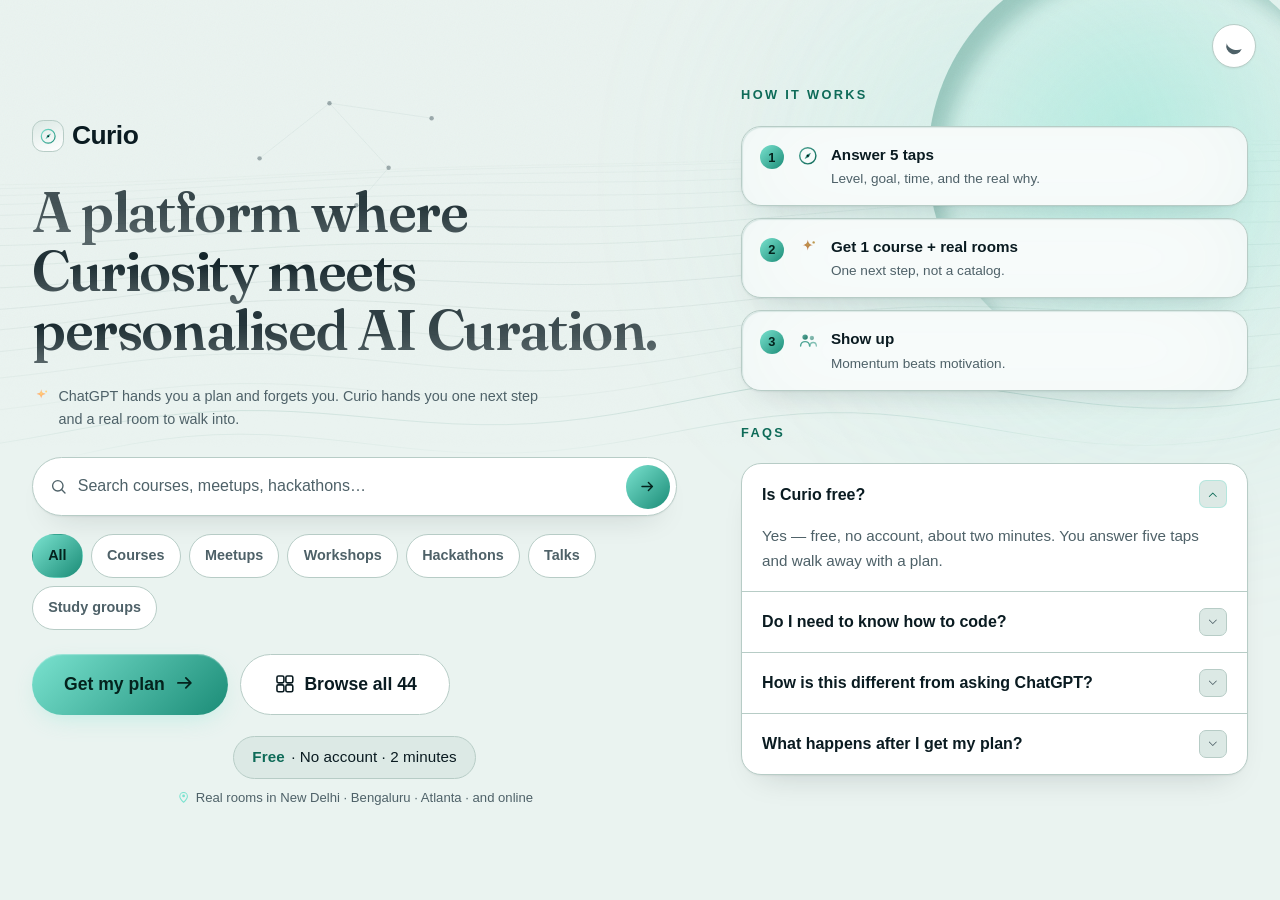
==== commit a7e33ecc: "Rebrand OnRamp to Curio - Rename product OnRamp -> Curio across UI copy, docs, and file-header   com" ====
--- a/index.html
+++ b/index.html
@@ -3,7 +3,7 @@
 <head>
   <meta charset="utf-8">
   <meta name="viewport" content="width=device-width, initial-scale=1">
-  <title>OnRamp — your one next step into AI</title>
+  <title>Curio — A platform where Curiosity meets personalised AI Curation</title>
   <meta name="description" content="Stop doomscrolling AI. Get one course, two or three real rooms to walk into this month, and a plan sized to the week you actually have.">
   <meta name="theme-color" content="#051117">
   <script>
@@ -16,6 +16,12 @@
   </script>
   <link rel="icon" href="data:image/svg+xml,%3Csvg xmlns='http://www.w3.org/2000/svg' viewBox='0 0 24 24'%3E%3Ccircle cx='12' cy='12' r='9' fill='none' stroke='%237AE2CF' stroke-width='2'/%3E%3Cpath d='M15.5 8.5 10.8 10.8 8.5 15.5 13.2 13.2Z' fill='%237AE2CF'/%3E%3C/svg%3E">
   <link rel="stylesheet" href="css/style.css">
+  <link rel="stylesheet" href="css/hero-field.css">
+  <link rel="stylesheet" href="css/cover-art-v2.css">
+  <link rel="stylesheet" href="css/micro-visuals.css">
+  <link rel="stylesheet" href="css/orb.css">
+  <link rel="stylesheet" href="css/surface.css">
+  <link rel="stylesheet" href="css/faq-band.css">
 </head>
 <body>
   <main id="app" aria-live="polite"></main>
@@ -46,6 +52,11 @@
   <script src="data/courses.js"></script>
   <script src="data/events.js"></script>
   <script src="js/matcher.js"></script>
+  <script src="js/hero-field.js"></script>
+  <script src="js/cover-art-v2.js"></script>
+  <script src="js/micro-visuals.js"></script>
+  <script src="js/orb.js"></script>
+  <script src="js/faq-band.js"></script>
   <script src="js/app.js"></script>
 </body>
 </html>
--- a/css/style.css
+++ b/css/style.css
@@ -1,8 +1,19 @@
-/* OnRamp — style.css
+/* Curio — style.css
  * Neurovia-inspired dark + mint system, hand-rolled. No frameworks, no CDNs,
  * Serif display + system-sans body. Mobile-first (375px); landing/plan widen to
  * multi-column at >=1024px (see LAYOUT.md for the token + breakpoint rules).
  */
+
+/* Fraunces — warm editorial display serif (SIL OFL), self-hosted woff2 so the
+   zero-CDN / no-external-request rule still holds. The opsz axis + optical
+   sizing pick the display cut at hero sizes; degrades to the old system stack. */
+@font-face {
+  font-family: "Fraunces";
+  src: url("../fonts/fraunces.woff2") format("woff2");
+  font-weight: 100 900;
+  font-style: normal;
+  font-display: swap;
+}
 
 :root {
   color-scheme: dark;   /* native controls/scrollbars match the dark shell */
@@ -21,7 +32,7 @@
   --accent-ink: var(--mint);
   --font: -apple-system, BlinkMacSystemFont, "Segoe UI", Roboto, Helvetica, Arial, sans-serif;
   /* editorial serif display against the system-sans body — the pairing that reads "designed" */
-  --font-display: "Iowan Old Style", "Palatino Linotype", "Book Antiqua", Palatino, Charter, Georgia, "Times New Roman", serif;
+  --font-display: "Fraunces", "Iowan Old Style", "Palatino Linotype", "Book Antiqua", Palatino, Charter, Georgia, "Times New Roman", serif;
 
   /* ---- spacing scale (4/8pt) — use these for structural rhythm ---- */
   --space-1: 0.25rem;   /* 4  */
@@ -252,21 +263,23 @@
 }
 
 .hero { position: relative; z-index: var(--z-content); padding-top: var(--space-7); text-align: center; }
-.brand { display: inline-flex; align-items: center; gap: .55rem; margin-bottom: 2.2rem; }
+.brand { display: inline-flex; align-items: center; gap: .5rem; margin-bottom: 1.7rem; }
 .brand-mark {
   display: inline-flex; align-items: center; justify-content: center;
-  width: 2.4rem; height: 2.4rem; border-radius: .8rem;
+  width: 2rem; height: 2rem; border-radius: .7rem;
   background: linear-gradient(160deg, var(--surface-2), var(--surface));
   border: var(--border);
 }
-.brand-ic { width: 1.4rem; height: 1.4rem; }
-.brand-name { font-weight: 800; font-size: 1.3rem; letter-spacing: -.02em; }
+.brand-ic { width: 1.15rem; height: 1.15rem; }
+/* wordmark — sized up so the brand reads before the tagline */
+.brand-name { font-weight: 800; font-size: 1.65rem; letter-spacing: -.02em; }
 
 .hero-title {
   font-family: var(--font-display);
-  font-size: clamp(2.35rem, 1.4rem + 4vw, 3.9rem);
-  line-height: 1.08;
-  letter-spacing: -.02em;
+  font-optical-sizing: auto;      /* Fraunces opsz: display cut at large sizes */
+  font-size: clamp(2rem, 1rem + 3.4vw, 3.5rem);
+  line-height: 1.05;
+  letter-spacing: -.025em;
   font-weight: 600;
   margin-bottom: 1.1rem;
   text-wrap: balance;
@@ -274,12 +287,6 @@
 }
 /* solid ink accent — no gradient-fill text */
 .grad { color: var(--accent-ink); }
-.hero-sub {
-  color: var(--muted);
-  max-width: 34rem; margin: 0 auto 1.6rem;
-  font-size: 1.05rem;
-}
-
 /* search bar (landing + browse) */
 .search-bar {
   display: flex; align-items: center; gap: .6rem;
@@ -337,11 +344,22 @@
 .hero-cta .btn-secondary { background: var(--surface); }
 @media (max-width: 460px) { .hero-cta { flex-direction: column; align-items: stretch; } }
 
-.footnote { margin-top: .9rem; color: var(--muted); font-size: .85rem; }
+/* trust badge under the CTAs — centered so it stands out from the left-aligned
+   hero; "Free" carries the brand's mint ink so it reads first. */
+.footnote {
+  width: fit-content; margin: 1.3rem auto 0;
+  display: flex; align-items: center; gap: .4rem;
+  background: var(--surface-2); border: var(--border); border-radius: var(--radius-pill);
+  padding: .55rem 1.15rem;
+  color: var(--text); font-size: .95rem; font-weight: 500; letter-spacing: .005em;
+}
+.footnote strong { color: var(--accent-ink); font-weight: 700; }
+.trust-cities { margin-top: .6rem; text-align: center; color: var(--muted); font-size: .82rem; }
+.trust-cities .ic { width: .95rem; height: .95rem; color: var(--accent-ink); vertical-align: -.16em; margin-right: .28rem; }
 
 .anti-line {
   display: flex; align-items: flex-start; gap: .5rem;
-  max-width: 33rem; margin: 1.6rem auto 0; text-align: left;
+  max-width: 33rem; margin: 1.6rem auto 1.7rem; text-align: left;
   color: var(--muted); font-size: .9rem;
 }
 .anti-line .anti-ic { flex-shrink: 0; display: inline-flex; }
@@ -360,9 +378,12 @@
     gap: clamp(3rem, 5vw, 5rem); align-items: center;
   }
   .landing .hero { text-align: left; padding-top: var(--space-8); }
-  .landing .hero-sub, .landing .search-bar, .landing .anti-line { margin-left: 0; margin-right: 0; }
-  .landing .focus-row, .landing .hero-cta { justify-content: flex-start; }
-  .landing .how { margin-top: var(--space-7); }
+  .landing .search-bar, .landing .anti-line { margin-left: 0; margin-right: 0; }
+  .landing .focus-row { max-width: none; margin-left: 0; margin-right: 0; justify-content: flex-start; }
+  .landing .hero-cta { justify-content: flex-start; }
+  /* right zone: "how it works" + FAQs stacked, separated by a token gap */
+  .landing-aside { display: flex; flex-direction: column; gap: var(--space-6); }
+  .landing-aside .how { margin-top: 0; }
   .landing .how-steps { grid-template-columns: 1fr; }
   .landing .how-title { text-align: left; }
 }
@@ -446,6 +467,9 @@
   margin-top: .15rem;
 }
 .how-ic { flex-shrink: 0; margin-top: .1rem; }
+/* how-step icon gradients are fixed hex (not theme vars) — their pale stop
+   nearly disappears on light theme's white card, so darken in light mode only. */
+html[data-theme="light"] .how-ic svg { filter: brightness(.72) saturate(1.15); }
 .how-step div { display: flex; flex-direction: column; gap: .1rem; }
 .how-step strong { font-size: .95rem; }
 .how-step span:not(.how-n):not(.how-ic) { color: var(--muted); font-size: .85rem; }
--- a/css/hero-field.css
+++ b/css/hero-field.css
@@ -0,0 +1,49 @@
+/* Curio — hero-field.css
+ * Compositing + positioning for the "Signal field" hero background.
+ * Consumes :root tokens only (no hardcoded hex). Mirrors the old .ramp host:
+ * a full-bleed decor layer pinned to the top of the landing section, fading out
+ * before the fold. The canvas + grain are painted by js/hero-field.js.
+ *
+ * Integration expectation: the host element is a direct child of the positioned
+ * .landing section (like the old .ramp div), sits at z-index var(--z-decor),
+ * and is aria-hidden. Content lives above it at var(--z-content).
+ */
+
+.signal-field {
+  position: absolute;
+  inset: 0 0 auto;
+  height: 460px;
+  width: 100%;
+  z-index: var(--z-decor);
+  pointer-events: none;
+  overflow: hidden;
+  /* fade the whole field out toward the fold so text below stays clean */
+  -webkit-mask-image: linear-gradient(to bottom, #000 62%, transparent);
+  mask-image: linear-gradient(to bottom, #000 62%, transparent);
+}
+
+/* the generative surface — contour strata + sparse lattice */
+.signal-field .signal-canvas {
+  position: absolute;
+  inset: 0;
+  width: 100%;
+  height: 100%;
+  display: block;
+}
+
+/* fine grain — SVG turbulence, the material signature. No external asset. */
+.signal-field .signal-grain {
+  position: absolute;
+  inset: 0;
+  background-image: url("data:image/svg+xml,%3Csvg xmlns='http://www.w3.org/2000/svg' width='120' height='120'%3E%3Cfilter id='n'%3E%3CfeTurbulence type='fractalNoise' baseFrequency='.9' numOctaves='2' stitchTiles='stitch'/%3E%3C/filter%3E%3Crect width='100%25' height='100%25' filter='url(%23n)'/%3E%3C/svg%3E");
+  opacity: .05;
+  mix-blend-mode: overlay;
+  pointer-events: none;
+}
+
+/* light theme is a mint-tinted off-white: grain must be subtler and darken,
+   so the field reads as faint ink contours, not a washed-out dark scene. */
+html[data-theme="light"] .signal-field .signal-grain {
+  opacity: .035;
+  mix-blend-mode: multiply;
+}
--- a/css/cover-art-v2.css
+++ b/css/cover-art-v2.css
@@ -0,0 +1,24 @@
+/* Curio — Cover Art v2 container/compositing styles.
+ * Tokens only (var(--…)); the SVG itself carries all colours (theme-aware).
+ * The existing .card-cover rule in style.css already frames the banner inside
+ * cards; these rules are the self-contained wrapper + fill for the v2 art so
+ * it composites correctly wherever it's dropped in.
+ */
+
+/* Fill the frame, no layout shift. slice-cropping happens in the SVG. */
+.cover-art {
+  display: block;
+  width: 100%;
+  height: 100%;
+}
+
+/* Optional standalone wrapper (fixed 40:13 banner, matches .card-cover ratio)
+   for call sites that aren't inside an existing .card-cover. */
+.cover-v2 {
+  aspect-ratio: 40 / 13;
+  overflow: hidden;
+  border-radius: var(--radius-sm);
+  background: var(--bg);
+  /* own compositing layer so the grain + gradients don't repaint siblings */
+  isolation: isolate;
+}
--- a/css/micro-visuals.css
+++ b/css/micro-visuals.css
@@ -0,0 +1,57 @@
+/* Curio — micro-visuals.css
+ * Sizing + choreography for the supporting visual moments in micro-visuals.js.
+ * Tokens only (var(--...)); reuses the existing easing vars. Own reduced-motion
+ * block near the bottom. Nothing here fires until the JS injects the markup.
+ */
+
+/* ---- Progress rail (Ascent) --------------------------------------------- */
+.onramp-rail { display: block; width: 100%; line-height: 0; }
+.onramp-rail .rail-svg { display: block; width: 100%; height: auto; }
+/* soft "you are here" breathing on the current waypoint — draws the eye to the
+ * one active step; slow + subtle, killed under reduced motion. */
+.onramp-rail .rail-now { animation: railPulse 2.6s var(--ease-in-out) infinite; transform-box: fill-box; transform-origin: center; }
+@keyframes railPulse {
+  0%, 100% { opacity: 1; }
+  50%      { opacity: .78; }
+}
+
+/* ---- Empty state (Constellation) ---------------------------------------- */
+.onramp-constellation { display: block; width: min(220px, 62%); margin: 0 auto var(--space-4); line-height: 0; }
+.onramp-constellation .const-svg { display: block; width: 100%; height: auto; }
+/* the single lit point glows gently — quiet + hopeful */
+.onramp-constellation .const-you { animation: constTwinkle 3.4s var(--ease-in-out) infinite; transform-box: fill-box; transform-origin: center; }
+@keyframes constTwinkle {
+  0%, 100% { opacity: 1; }
+  50%      { opacity: .7; }
+}
+
+/* ---- Plan reveal (Signal) ------------------------------------------------
+ * planReveal() adds `.pr-item` (+ transient `.pr-cloaked`) to each card. Items
+ * transition from a faint, blurred, scattered state to their final position;
+ * per-item delay via --pr-d keeps the whole run ≤600ms. */
+.pr-item {
+  transition:
+    opacity .36s var(--ease-out),
+    transform .36s var(--ease-out),
+    filter .34s var(--ease-out);
+  transition-delay: var(--pr-d, 0ms);
+  will-change: opacity, transform, filter;
+}
+.pr-item.pr-cloaked {
+  opacity: .04;
+  transform: translate(var(--pr-x, 0px), 12px) scale(.986);
+  filter: blur(5px);
+}
+
+/* ---- reduced motion ------------------------------------------------------ */
+@media (prefers-reduced-motion: reduce) {
+  .onramp-rail .rail-now,
+  .onramp-constellation .const-you { animation: none; }
+  /* belt-and-suspenders with planReveal's JS early-return: force final state */
+  .pr-item, .pr-item.pr-cloaked {
+    transition: none !important;
+    opacity: 1 !important;
+    transform: none !important;
+    filter: none !important;
+  }
+}
--- a/css/orb.css
+++ b/css/orb.css
@@ -0,0 +1,109 @@
+/* Curio — orb.css
+ * The masked-video sphere ("Orb" wave), ported from the Next.js reference
+ * (templates/HomePage/Hero/index.tsx:35-51). No WebGL, no glassmorphism:
+ * a looped video melted into a soft sphere by a radial mask, a glassy inset
+ * rim-light overlay, and two blurred mint atmospheric glows behind.
+ *
+ * Structure built by js/orb.js:
+ *   .onramp-orb            sized by --orb-size, position:relative, decor
+ *     .onramp-orb__glow--a }  two large mint glows, blurred, behind the sphere
+ *     .onramp-orb__glow--b }
+ *     .onramp-orb__sphere     the circle (radial fallback tint always present)
+ *       .onramp-orb__video    oversized ~10%, radial mask fades 20%->52%
+ *         video
+ *       .onramp-orb__rim      inset rim-light overlay
+ *
+ * Tokens only (no hardcoded hex): --mint, --accent-ink via color-mix.
+ */
+
+.onramp-orb {
+  --orb-rim: rgba(255, 255, 255, 0.25);   /* dark: white glassy rim-light */
+  position: relative;
+  width: var(--orb-size, 26rem);
+  height: var(--orb-size, 26rem);
+  pointer-events: none;
+}
+
+/* --- atmospheric glows: two big mint circles behind, ~8rem blur, ~20% --- */
+.onramp-orb__glow {
+  position: absolute;
+  border-radius: 50%;
+  background: var(--mint);
+  opacity: 0.2;
+  filter: blur(8rem);
+}
+.onramp-orb__glow--a { top: 6%;  right: -16%; width: 110%; height: 110%; }
+.onramp-orb__glow--b { bottom: 2%; left: -30%; width: 88%;  height: 88%; }
+
+/* --- the sphere: a radial mint tint underlies the video so masked edges
+       (and the no-video fallback) still read as an intentional orb --- */
+.onramp-orb__sphere {
+  position: absolute;
+  inset: 0;
+  border-radius: 50%;
+  background: radial-gradient(circle at 50% 42%,
+    color-mix(in srgb, var(--mint) 14%, transparent),
+    transparent 70%);
+}
+
+/* video oversized ~10% beyond the circle, melted by the radial mask */
+.onramp-orb__video {
+  position: absolute;
+  inset: -10%;
+  -webkit-mask-image: radial-gradient(circle at center, #000 20%, transparent 52%);
+          mask-image: radial-gradient(circle at center, #000 20%, transparent 52%);
+}
+.onramp-orb__video video {
+  display: block;
+  width: 100%;
+  height: 100%;
+  object-fit: cover;
+}
+
+/* glassy inset rim-light — ported box-shadow, not backdrop-blur */
+.onramp-orb__rim {
+  position: absolute;
+  inset: 0;
+  border-radius: 50%;
+  box-shadow: 0.875rem 1.0625rem 1.25rem 0 var(--orb-rim) inset;
+}
+
+/* video failed to load: hide the broken frame; the tint + rim + glows carry it,
+   and a stronger radial mint gradient keeps the sphere reading as lit. */
+.onramp-orb--fallback .onramp-orb__video { display: none; }
+.onramp-orb--fallback .onramp-orb__sphere {
+  background: radial-gradient(circle at 50% 42%,
+    color-mix(in srgb, var(--mint) 32%, transparent),
+    color-mix(in srgb, var(--mint) 7%, transparent) 58%,
+    transparent 74%);
+}
+
+/* --- light theme: the raw dark video would punch a hole in the off-white page.
+   Blend it (luminosity keeps its motion but takes the page's chroma) at reduced
+   opacity, and swap the white rim-light for an ink-tinted one. --- */
+html[data-theme="light"] .onramp-orb {
+  --orb-rim: color-mix(in srgb, var(--accent-ink) 30%, transparent);
+}
+html[data-theme="light"] .onramp-orb__video video {
+  mix-blend-mode: luminosity;
+  opacity: 0.5;
+}
+html[data-theme="light"] .onramp-orb__glow { opacity: 0.16; }
+
+/* ── orb placement (integration) ──────────────────────────────────────────
+ * Host for the hero's single lit focal orb, added by js/app.js heroDecor().
+ * Anchored in the upper-right of the hero field at the decor layer (below the
+ * hero text at --z-content), partially bleeding off the top-right. Horizontal
+ * bleed is safely swallowed by html/body { overflow-x: clip }. A media query
+ * (impossible from app.js inline styles) hides it below 768px, where the hero
+ * switches to a left-aligned single column and the orb would crowd the copy. */
+.hero-orb-host {
+  position: absolute;
+  top: -3rem;
+  right: -4rem;
+  z-index: var(--z-decor);
+  pointer-events: none;
+}
+@media (max-width: 768px) {
+  .hero-orb-host { display: none; }
+}
--- a/css/surface.css
+++ b/css/surface.css
@@ -0,0 +1,120 @@
+/* Curio — surface.css
+ * Opt-in surface treatments ported from the Next.js "Orb" reference.
+ * Every class here is additive: NOTHING restyles .card, .btn, or headings
+ * globally. Apply a class only where you want the treatment.
+ *
+ * Reference source map (react-ref/react/…):
+ *   .grad-text / .grad-text--mint  ← app/globals.css:86-95
+ *        (--background-image-radial-white-1/2 → bg-clip-text text-transparent,
+ *         e.g. templates/HomePage/Hero/index.tsx:18)
+ *   .rim-card + --shadow-rim-1/2/3 ← app/globals.css:101-106 (--shadow-1/2/3)
+ *   .btn-hairline                  ← components/Button/index.tsx
+ *        (isSecondary: after:border after:border-line … hover:after:border-white)
+ *
+ * Token rule: colors come from var(--…). The only literal colors are the
+ * white alpha ramps that ARE the ported dark-theme values; light-theme
+ * equivalents are derived from --accent-ink / --teal via color-mix.
+ */
+
+/* ── 1. Metallic radial gradient text ─────────────────────────────────────
+ * Ports --background-image-radial-white-1 (the hero big-title recipe) onto the
+ * serif display face. background-clip:text + transparent fill = printed-metal
+ * headline. Put .grad-text on a --font-display headline; add .grad-text--mint
+ * on the accent line (it only swaps the gradient stops, reusing the clip). */
+.grad-text {
+  background-image: radial-gradient(
+    67.66% 67.65% at 50.07% 32.35%,
+    #fff 0,
+    rgba(255, 255, 255, 0.5) 100%
+  );
+  -webkit-background-clip: text;
+  background-clip: text;
+  color: transparent;
+  -webkit-text-fill-color: transparent;
+}
+/* light: radial text-ink → 65% text-ink. Fading printed ink — keeps the dark
+ * first line distinct from the teal accent line (all-teal killed hierarchy). */
+html[data-theme="light"] .grad-text {
+  background-image: radial-gradient(
+    67.66% 67.65% at 50.07% 32.35%,
+    var(--text) 0,
+    color-mix(in srgb, var(--text) 65%, transparent) 100%
+  );
+}
+/* mint accent line: white → mint (dark) / teal-ink → teal (light). */
+.grad-text--mint {
+  background-image: radial-gradient(
+    67.66% 67.65% at 50.07% 32.35%,
+    #fff 0,
+    var(--mint) 100%
+  );
+}
+html[data-theme="light"] .grad-text--mint {
+  background-image: radial-gradient(
+    67.66% 67.65% at 50.07% 32.35%,
+    var(--accent-ink) 0,
+    var(--teal) 100%
+  );
+}
+
+/* ── 2. Inset white rim-light card ────────────────────────────────────────
+ * Ported --shadow-1/2/3 tokens: a hairline top-left inner light + a soft inner
+ * glow. --shadow-rim-1 = strongest glow, -3 = tightest. .rim-card stacks the
+ * rim in front of the existing --shadow-card in ONE box-shadow declaration so
+ * it composes with .card's background/border instead of replacing its shadow. */
+:root {
+  --shadow-rim-1: 0.0625rem 0.0625rem 0.0625rem 0 rgba(255, 255, 255, 0.1) inset,
+    0 0 6.25rem 0 rgba(255, 255, 255, 0.15) inset;
+  --shadow-rim-2: 0.0625rem 0.0625rem 0.0625rem 0 rgba(255, 255, 255, 0.1) inset,
+    0 0 6.25rem 0 rgba(255, 255, 255, 0.1) inset;
+  --shadow-rim-3: 0.0625rem 0.0625rem 0.0625rem 0 rgba(255, 255, 255, 0.1) inset,
+    0 0 0.625rem 0 rgba(255, 255, 255, 0.1) inset;
+}
+/* light: swap the white rim for a soft ink/teal rim at much lower alpha. */
+html[data-theme="light"] {
+  --shadow-rim-1: 0.0625rem 0.0625rem 0.0625rem 0
+      color-mix(in srgb, var(--accent-ink) 12%, transparent) inset,
+    0 0 6.25rem 0 color-mix(in srgb, var(--teal) 8%, transparent) inset;
+  --shadow-rim-2: 0.0625rem 0.0625rem 0.0625rem 0
+      color-mix(in srgb, var(--accent-ink) 12%, transparent) inset,
+    0 0 6.25rem 0 color-mix(in srgb, var(--teal) 6%, transparent) inset;
+  --shadow-rim-3: 0.0625rem 0.0625rem 0.0625rem 0
+      color-mix(in srgb, var(--accent-ink) 12%, transparent) inset,
+    0 0 0.625rem 0 color-mix(in srgb, var(--teal) 6%, transparent) inset;
+}
+.rim-card {
+  box-shadow: var(--shadow-rim-1), var(--shadow-card);
+}
+
+/* ── 3. Hairline button border ────────────────────────────────────────────
+ * Pseudo-element hairline (white ~10%) that brightens to white (dark) /
+ * accent-ink (light) on hover + focus-visible. Composes with .btn's base —
+ * only adds position:relative + an ::after overlay, no geometry change. */
+.btn-hairline {
+  position: relative;
+}
+.btn-hairline::after {
+  content: "";
+  position: absolute;
+  inset: 0;
+  border: var(--border-w) solid rgba(255, 255, 255, 0.1);
+  border-radius: inherit;
+  pointer-events: none;
+  transition: border-color 0.2s ease;
+}
+.btn-hairline:hover::after,
+.btn-hairline:focus-visible::after {
+  border-color: #fff;
+}
+html[data-theme="light"] .btn-hairline::after {
+  border-color: var(--line);
+}
+html[data-theme="light"] .btn-hairline:hover::after,
+html[data-theme="light"] .btn-hairline:focus-visible::after {
+  border-color: var(--accent-ink);
+}
+@media (prefers-reduced-motion: reduce) {
+  .btn-hairline::after {
+    transition: none;
+  }
+}
--- a/css/faq-band.css
+++ b/css/faq-band.css
@@ -0,0 +1,157 @@
+/* Curio — faq-band.css  ("Orb" wave)
+ * Compositing for js/faq-band.js: the horizon video floor (ported from the
+ * Start component) and the FAQ accordion (ported from Faq/Item). Consumes
+ * :root tokens only — no hardcoded hex. Both themes handled.
+ */
+
+/* ============================================================================
+ * 1. Horizon band — rotated video floor. Prepend inside a position:relative
+ *    CTA section; content stacks above via --z-content. This layer is inert
+ *    decor (aria-hidden, no pointer events).
+ * ==========================================================================*/
+.horizon-band {
+  position: absolute;
+  inset: 0;
+  z-index: var(--z-decor);
+  pointer-events: none;
+  overflow: hidden;
+}
+
+/* base mint floor — the reduced-motion / video-missing fallback, and it also
+   underlies the video wherever the mask fades the footage to transparent. */
+.horizon-band::after {
+  content: "";
+  position: absolute;
+  inset: 0;
+  background: radial-gradient(120% 80% at 50% 100%, rgba(122, 226, 207, .22), transparent 60%);
+}
+
+/* the rotated, masked video stage (ported Start geometry) */
+.horizon-band__stage {
+  position: absolute;
+  top: 0;
+  left: 50%;
+  width: 120vw;
+  transform: translateX(-51%) rotate(12deg);
+  /* clip the footage into a receding horizon arc */
+  -webkit-mask-image: radial-gradient(88% 98% at 53% 1%, rgba(0, 0, 0, 0) 43%, #000 100%);
+  mask-image: radial-gradient(88% 98% at 53% 1%, rgba(0, 0, 0, 0) 43%, #000 100%);
+}
+
+.horizon-band__video {
+  display: block;
+  width: 100%;
+  /* ponytail: negative pull seats the bright band at the horizon line. Tune
+     per final section height — this is the physical framing knob. */
+  margin-top: -28vw;
+}
+
+/* video errored -> hide the broken element; the ::after mint floor shows */
+.horizon-band--fallback .horizon-band__video { display: none; }
+
+/* two blurred mint glows (ported bg-green/20, ~blur 6.75rem) */
+.horizon-band__glow {
+  position: absolute;
+  width: 26rem;
+  height: 26rem;
+  border-radius: 50%;
+  background: rgba(122, 226, 207, .18);
+  filter: blur(6.75rem);
+}
+.horizon-band__glow--l { top: 40%; left: -8rem; }
+.horizon-band__glow--r { top: 18%; right: -10rem; }
+
+/* Light theme: dim + multiply so it reads as a faint warm-lit floor, not a
+   dark slab dropped onto the off-white surface. */
+html[data-theme="light"] .horizon-band__video {
+  opacity: .5;
+  mix-blend-mode: multiply;
+}
+html[data-theme="light"] .horizon-band::after {
+  background: radial-gradient(120% 80% at 50% 100%, rgba(27, 140, 119, .14), transparent 60%);
+}
+html[data-theme="light"] .horizon-band__glow { background: rgba(27, 140, 119, .12); }
+
+@media (max-width: 640px) {
+  .horizon-band__stage { width: 160vw; }
+  .horizon-band__video { margin-top: -34vw; }
+  .horizon-band__glow { width: 14rem; height: 14rem; filter: blur(4.5rem); }
+}
+
+/* ============================================================================
+ * 2. FAQ accordion — hairline card, one item open at a time.
+ * ==========================================================================*/
+.faq-accordion { position: relative; z-index: var(--z-content); }
+
+.faq-list {
+  background: var(--surface);
+  border: 1px solid var(--line);
+  border-radius: var(--radius);
+  overflow: hidden;                /* keep row hover/animation inside the radius */
+  box-shadow: var(--shadow-card);
+}
+
+.faq-item + .faq-item { border-top: 1px solid var(--line); }
+
+.faq-q {
+  display: flex;
+  align-items: center;
+  justify-content: space-between;
+  gap: 1rem;
+  width: 100%;
+  margin: 0;
+  padding: 1rem 1.25rem;
+  border: 0;
+  background: transparent;
+  color: var(--text);
+  font-family: inherit;
+  font-size: var(--text-base);
+  font-weight: 560;               /* question reads as body, but assertive */
+  line-height: 1.35;
+  text-align: left;
+  cursor: pointer;
+  transition: background .2s var(--ease-out), color .2s var(--ease-out);
+}
+.faq-q:hover { background: rgba(122, 226, 207, .05); }
+.faq-q:focus-visible { outline: 2px solid var(--accent-ink); outline-offset: -2px; }
+
+.faq-q__text { flex: 1; min-width: 0; }
+
+.faq-q__chevron {
+  flex-shrink: 0;
+  display: inline-flex;
+  align-items: center;
+  justify-content: center;
+  width: 1.75rem;
+  height: 1.75rem;
+  border: 1px solid var(--line);
+  border-radius: .4375rem;
+  background: var(--surface-2);
+  color: var(--muted);
+}
+
+.faq-chevron {
+  width: 1.1rem;
+  height: 1.1rem;
+  fill: currentColor;
+  transition: transform .3s var(--ease-out);
+}
+.faq-item.is-open .faq-chevron { transform: rotate(180deg); }
+.faq-item.is-open .faq-q__chevron { color: var(--accent-ink); border-color: rgba(122, 226, 207, .4); }
+
+.faq-a {
+  height: 0;
+  overflow: hidden;
+  transition: height .38s var(--ease-out);
+}
+.faq-a__inner {
+  padding: 0 1.25rem 1.1rem;
+  color: var(--muted);
+  font-size: .95rem;
+  line-height: 1.6;
+}
+
+/* Reduced motion: instant toggle (JS sets height directly; kill any easing). */
+@media (prefers-reduced-motion: reduce) {
+  .faq-a, .faq-chevron, .faq-q { transition: none; }
+}
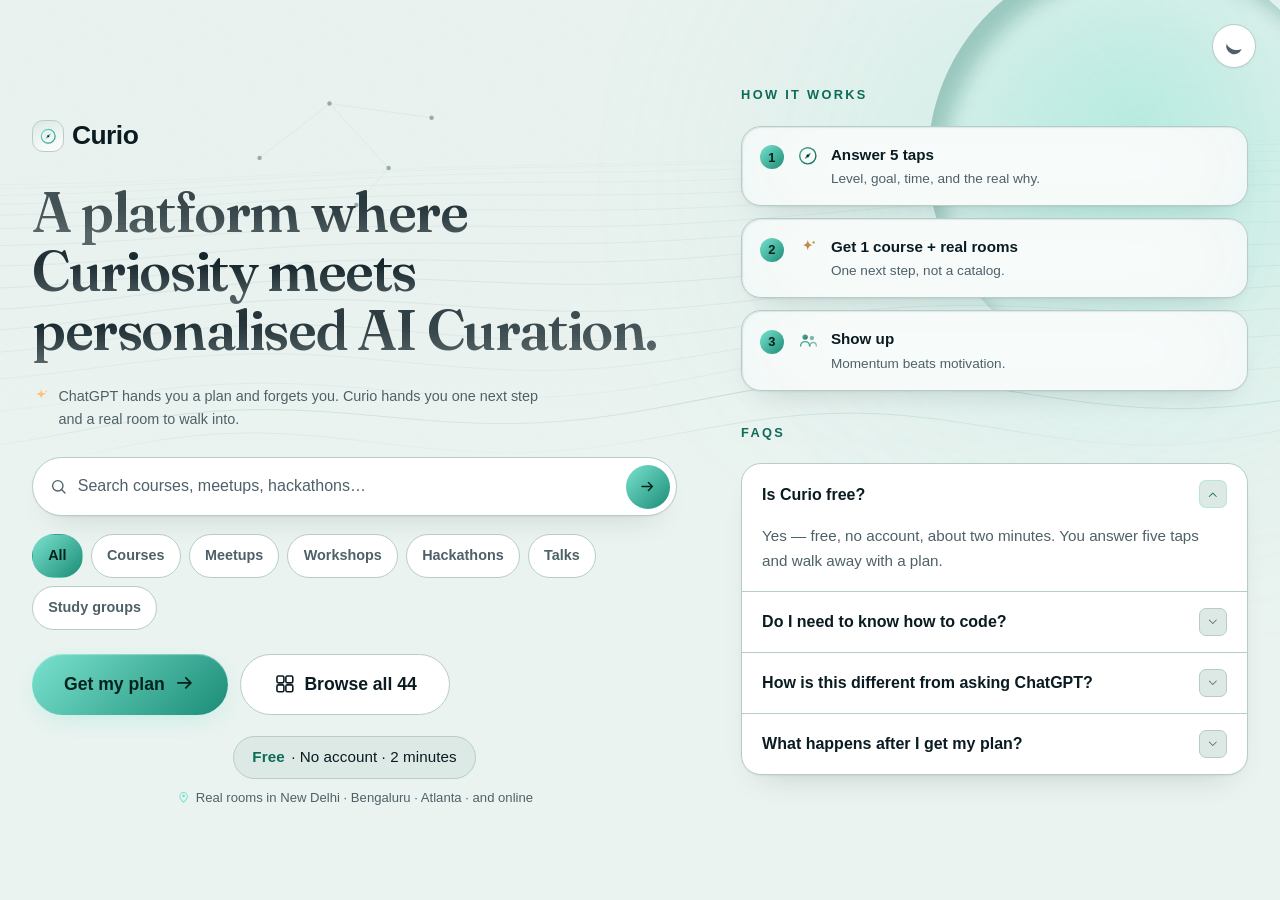
==== commit 25af5106: "Cache-bust local assets so deploys aren't masked by stale browser cache GitHub Pages serves js/css w" ====
--- a/index.html
+++ b/index.html
@@ -15,13 +15,13 @@
     } catch (e) {}
   </script>
   <link rel="icon" href="data:image/svg+xml,%3Csvg xmlns='http://www.w3.org/2000/svg' viewBox='0 0 24 24'%3E%3Ccircle cx='12' cy='12' r='9' fill='none' stroke='%237AE2CF' stroke-width='2'/%3E%3Cpath d='M15.5 8.5 10.8 10.8 8.5 15.5 13.2 13.2Z' fill='%237AE2CF'/%3E%3C/svg%3E">
-  <link rel="stylesheet" href="css/style.css">
-  <link rel="stylesheet" href="css/hero-field.css">
-  <link rel="stylesheet" href="css/cover-art-v2.css">
-  <link rel="stylesheet" href="css/micro-visuals.css">
-  <link rel="stylesheet" href="css/orb.css">
-  <link rel="stylesheet" href="css/surface.css">
-  <link rel="stylesheet" href="css/faq-band.css">
+  <link rel="stylesheet" href="css/style.css?v=2">
+  <link rel="stylesheet" href="css/hero-field.css?v=2">
+  <link rel="stylesheet" href="css/cover-art-v2.css?v=2">
+  <link rel="stylesheet" href="css/micro-visuals.css?v=2">
+  <link rel="stylesheet" href="css/orb.css?v=2">
+  <link rel="stylesheet" href="css/surface.css?v=2">
+  <link rel="stylesheet" href="css/faq-band.css?v=2">
 </head>
 <body>
   <main id="app" aria-live="polite"></main>
@@ -49,14 +49,14 @@
   </button>
 
   <!-- data lanes (owned by other agents); app.js falls back to inline samples if missing -->
-  <script src="data/courses.js"></script>
-  <script src="data/events.js"></script>
-  <script src="js/matcher.js"></script>
-  <script src="js/hero-field.js"></script>
-  <script src="js/cover-art-v2.js"></script>
-  <script src="js/micro-visuals.js"></script>
-  <script src="js/orb.js"></script>
-  <script src="js/faq-band.js"></script>
-  <script src="js/app.js"></script>
+  <script src="data/courses.js?v=2"></script>
+  <script src="data/events.js?v=2"></script>
+  <script src="js/matcher.js?v=2"></script>
+  <script src="js/hero-field.js?v=2"></script>
+  <script src="js/cover-art-v2.js?v=2"></script>
+  <script src="js/micro-visuals.js?v=2"></script>
+  <script src="js/orb.js?v=2"></script>
+  <script src="js/faq-band.js?v=2"></script>
+  <script src="js/app.js?v=2"></script>
 </body>
 </html>
--- a/css/style.css
+++ b/css/style.css
@@ -796,30 +796,14 @@
 
 .teaser .teaser-txt { color: var(--muted); font-size: .93rem; margin-top: .6rem; }
 
-/* email fake door */
-.email-door { margin-top: 1.8rem; animation-delay: 650ms; }
-.email-head { display: flex; gap: .75rem; align-items: flex-start; margin-bottom: .9rem; }
-.email-head .ic { width: 1.7rem; height: 1.7rem; margin-top: .15rem; }
-.email-head div { display: flex; flex-direction: column; gap: .1rem; }
-.email-head strong { font-family: var(--font-display); font-weight: 600; font-size: 1.1rem; }
-.email-head span { color: var(--muted); font-size: .87rem; }
-.email-form { display: flex; gap: .6rem; }
-.email-form input {
-  flex: 1; min-width: 0;
-  background: var(--bg);
-  border: var(--border);
-  border-radius: var(--radius-pill);
-  color: var(--text);
-  padding: .75rem 1.1rem;
-  outline: none;
-  transition: border-color .2s ease;
-}
-.email-form input:focus { border-color: var(--accent-ink); box-shadow: var(--glow-mint); }
-.email-form input::placeholder { color: var(--muted); }
-.email-form .btn { padding: .75rem 1.2rem; }
-@media (max-width: 420px) {
-  .email-form { flex-direction: column; }
-}
+/* download-plan door */
+.download-door { margin-top: 1.8rem; animation-delay: 650ms; }
+.download-head { display: flex; gap: .75rem; align-items: flex-start; margin-bottom: .9rem; }
+.download-head .ic { width: 1.7rem; height: 1.7rem; margin-top: .15rem; }
+.download-head div { display: flex; flex-direction: column; gap: .1rem; }
+.download-head strong { font-family: var(--font-display); font-weight: 600; font-size: 1.1rem; }
+.download-head span { color: var(--muted); font-size: .87rem; }
+.download-plan-btn { padding: .75rem 1.4rem; }
 
 /* ============ toast ============ */
 #toast {
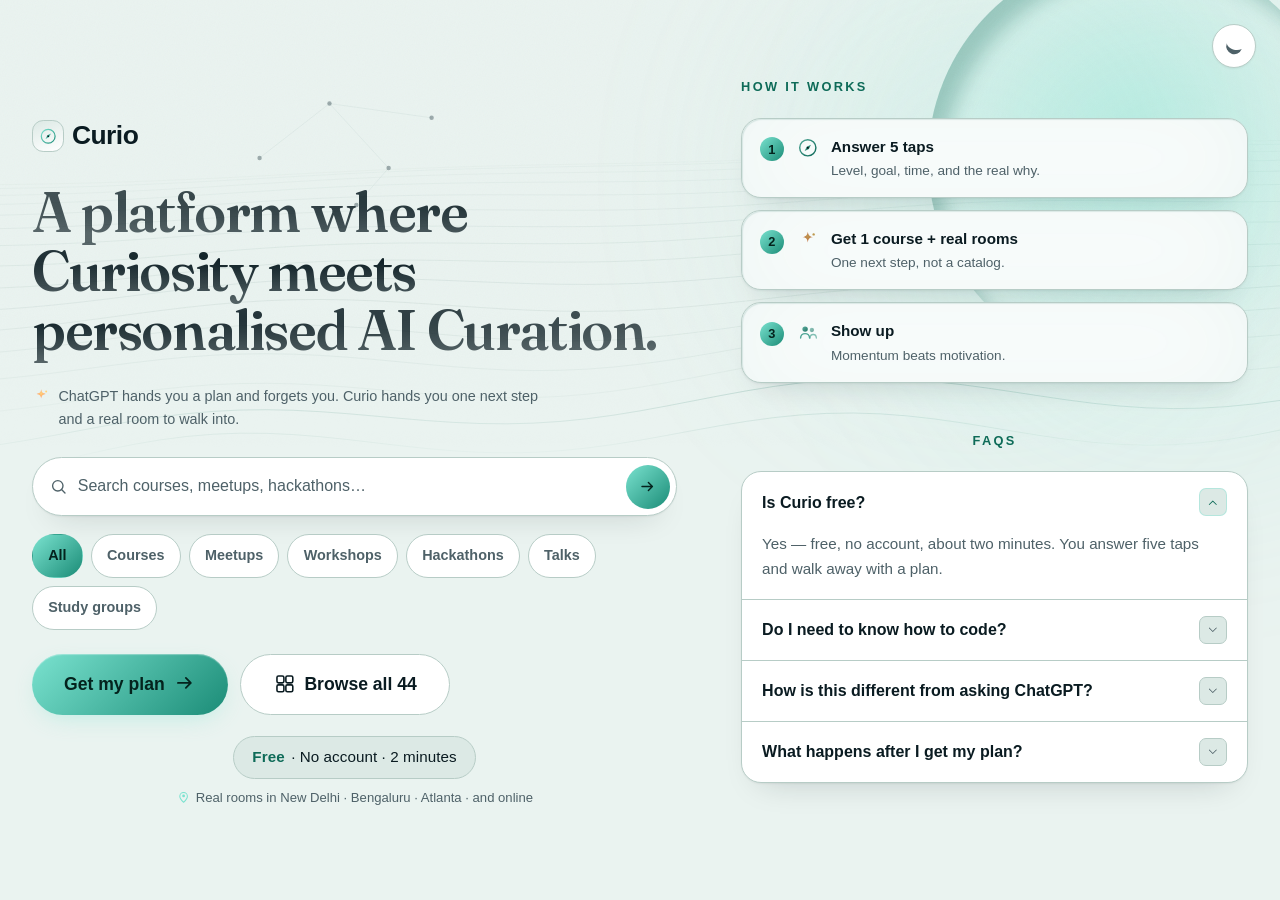
==== commit f731dc60: "Align 'How it works' with the hero search bar so the orb is fully visible Bottom-anchor the right-co" ====
--- a/index.html
+++ b/index.html
@@ -15,7 +15,7 @@
     } catch (e) {}
   </script>
   <link rel="icon" href="data:image/svg+xml,%3Csvg xmlns='http://www.w3.org/2000/svg' viewBox='0 0 24 24'%3E%3Ccircle cx='12' cy='12' r='9' fill='none' stroke='%237AE2CF' stroke-width='2'/%3E%3Cpath d='M15.5 8.5 10.8 10.8 8.5 15.5 13.2 13.2Z' fill='%237AE2CF'/%3E%3C/svg%3E">
-  <link rel="stylesheet" href="css/style.css?v=2">
+  <link rel="stylesheet" href="css/style.css?v=4">
   <link rel="stylesheet" href="css/hero-field.css?v=2">
   <link rel="stylesheet" href="css/cover-art-v2.css?v=2">
   <link rel="stylesheet" href="css/micro-visuals.css?v=2">
@@ -57,6 +57,6 @@
   <script src="js/micro-visuals.js?v=2"></script>
   <script src="js/orb.js?v=2"></script>
   <script src="js/faq-band.js?v=2"></script>
-  <script src="js/app.js?v=2"></script>
+  <script src="js/app.js?v=3"></script>
 </body>
 </html>
--- a/css/style.css
+++ b/css/style.css
@@ -381,9 +381,13 @@
   .landing .search-bar, .landing .anti-line { margin-left: 0; margin-right: 0; }
   .landing .focus-row { max-width: none; margin-left: 0; margin-right: 0; justify-content: flex-start; }
   .landing .hero-cta { justify-content: flex-start; }
-  /* right zone: "how it works" + FAQs stacked, separated by a token gap */
-  .landing-aside { display: flex; flex-direction: column; gap: var(--space-6); }
-  .landing-aside .how { margin-top: 0; }
+  .landing .how { margin-top: var(--space-7); }
+  /* "how it works" bottom-anchored to the hero and lifted so its top sits level with the search bar — keeps the decorative orb fully visible above it */
+  .landing .how:not(.landing-faq-block) { align-self: end; margin-top: 0; margin-bottom: var(--space-7); }
+  /* FAQ: full-width band below the two-zone hero, centered */
+  .landing .landing-faq-block { grid-column: 1 / -1; margin-top: 0; }
+  .landing .landing-faq-block .how-title { text-align: center; }
+  .landing .landing-faq { max-width: var(--container-wide); margin-inline: auto; }
   .landing .how-steps { grid-template-columns: 1fr; }
   .landing .how-title { text-align: left; }
 }
